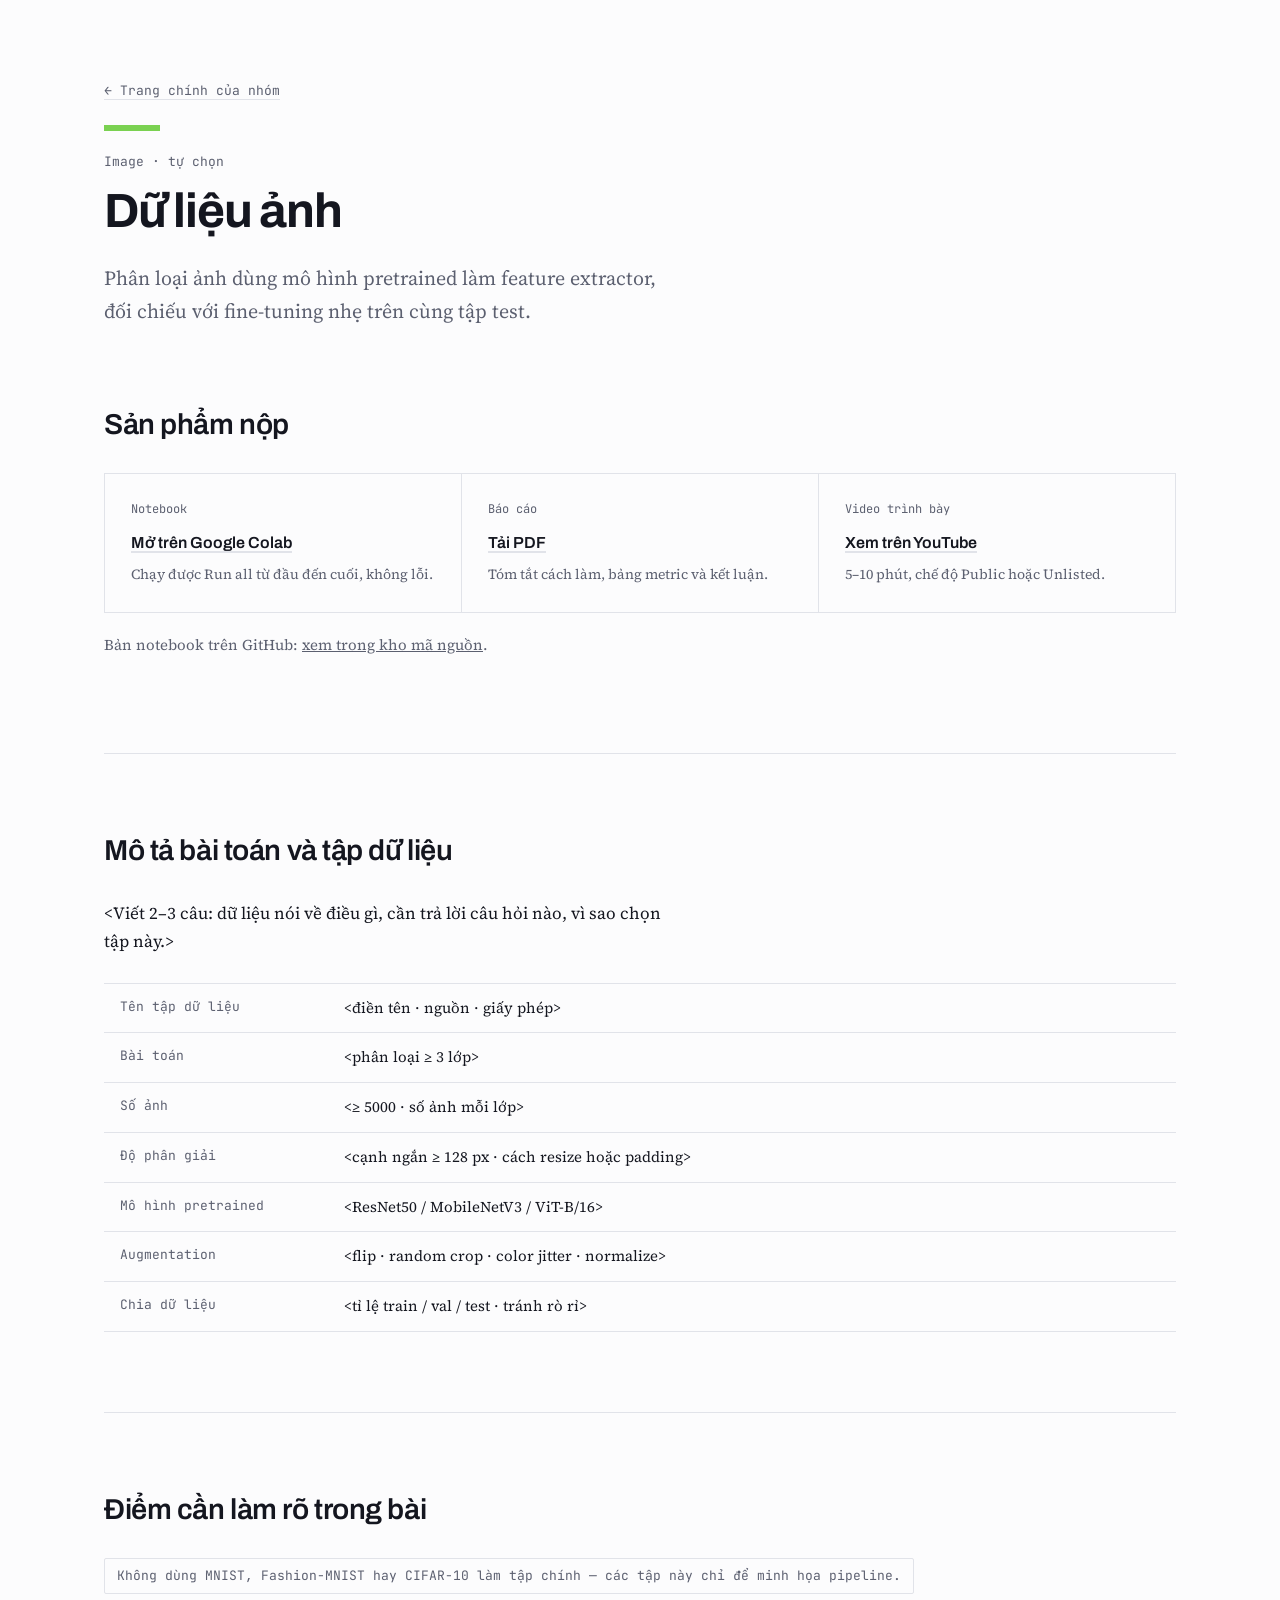
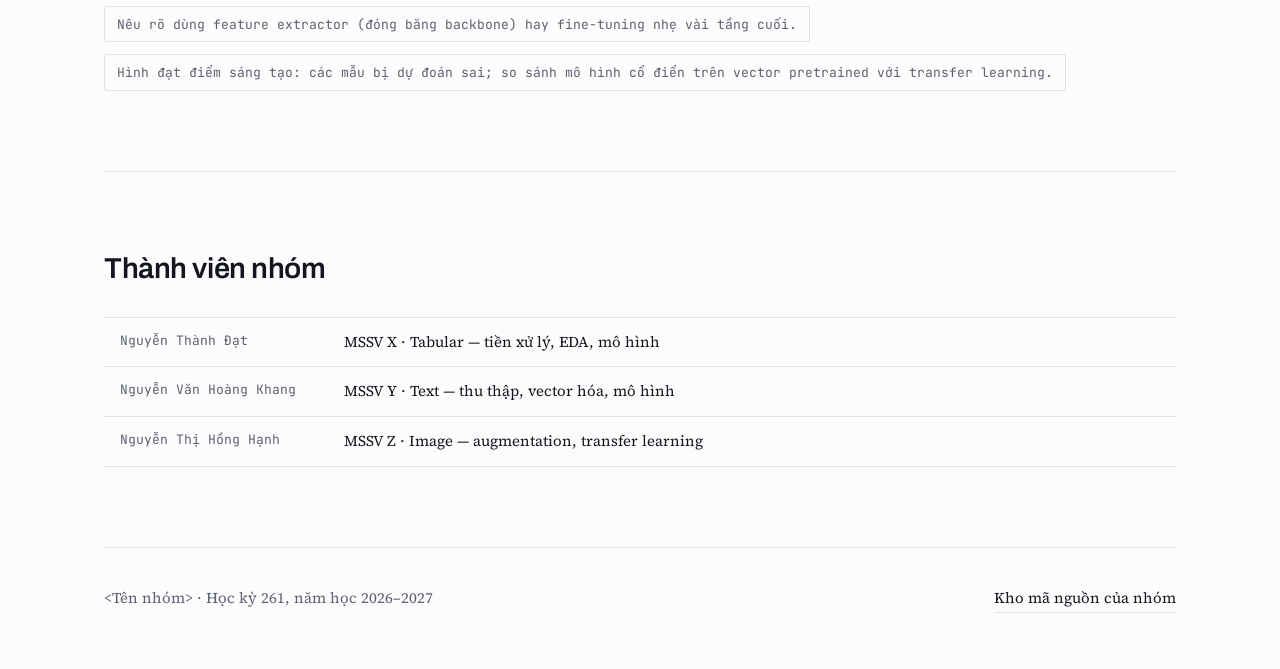
==== image.html @ 5d15f6fa "Landing page bài tập lớn" ====
<!DOCTYPE html>
<html lang="vi">
<head>
<meta charset="utf-8">
<meta name="viewport" content="width=device-width, initial-scale=1, viewport-fit=cover">
<title>Dữ liệu ảnh — &lt;Tên nhóm&gt;</title>
<meta name="description" content="Bài tập lớn con dữ liệu ảnh của nhóm &lt;Tên nhóm&gt;, môn Nền tảng lập trình cho phân tích và trực quan dữ liệu.">
<link rel="preconnect" href="https://fonts.googleapis.com">
<link rel="preconnect" href="https://fonts.gstatic.com" crossorigin>
<link href="https://fonts.googleapis.com/css2?family=Archivo:wght@500;600;700&family=Source+Serif+4:opsz,wght@8..60,400;8..60,600&family=JetBrains+Mono:wght@400;500&display=swap" rel="stylesheet">
<link rel="stylesheet" href="styles.css">
</head>
<body>
<div class="wrap">

  <header class="hero">
    <p class="crumb"><a href="index.html">← Trang chính của nhóm</a></p>
    <span class="bar" style="display:block;width:3.5rem;height:.35rem;
      background:var(--v4);margin:0 0 1.25rem"></span>
    <p class="crumb" style="margin-bottom:.9rem">Image · tự chọn</p>
    <h1 class="sub">Dữ liệu ảnh</h1>
    <p class="lede">Phân loại ảnh dùng mô hình pretrained làm feature extractor, đối chiếu với fine-tuning nhẹ trên cùng tập test.</p>
  </header>

  <section>
    <h2>Sản phẩm nộp</h2>
    <ul class="deliver">
      <li>
        <span class="kind">Notebook</span>
        <a href="#" rel="noopener">Mở trên Google Colab</a>
        <span class="note">Chạy được Run all từ đầu đến cuối, không lỗi.</span>
      </li>
      <li>
        <span class="kind">Báo cáo</span>
        <a href="#" rel="noopener">Tải PDF</a>
        <span class="note">Tóm tắt cách làm, bảng metric và kết luận.</span>
      </li>
      <li>
        <span class="kind">Video trình bày</span>
        <a href="#" rel="noopener">Xem trên YouTube</a>
        <span class="note">5–10 phút, chế độ Public hoặc Unlisted.</span>
      </li>
    </ul>
    <p style="margin-top:1.25rem;font-size:.9375rem;color:var(--muted)">
      Bản notebook trên GitHub:
      <a href="https://github.com/&lt;tai-khoan&gt;/&lt;ten-repo&gt;" rel="noopener" style="color:inherit">xem trong kho mã nguồn</a>.
    </p>
  </section>

  <section>
    <h2>Mô tả bài toán và tập dữ liệu</h2>
    <p style="margin-bottom:1.75rem">
      &lt;Viết 2–3 câu: dữ liệu nói về điều gì, cần trả lời câu hỏi nào,
      vì sao chọn tập này.&gt;
    </p>
    <table class="stats">
      <tr><th>Tên tập dữ liệu</th><td>&lt;điền tên · nguồn · giấy phép&gt;</td></tr>
      <tr><th>Bài toán</th><td>&lt;phân loại &ge; 3 lớp&gt;</td></tr>
      <tr><th>Số ảnh</th><td>&lt;≥ 5000 · số ảnh mỗi lớp&gt;</td></tr>
      <tr><th>Độ phân giải</th><td>&lt;cạnh ngắn ≥ 128 px · cách resize hoặc padding&gt;</td></tr>
      <tr><th>Mô hình pretrained</th><td>&lt;ResNet50 / MobileNetV3 / ViT-B/16&gt;</td></tr>
      <tr><th>Augmentation</th><td>&lt;flip · random crop · color jitter · normalize&gt;</td></tr>
      <tr><th>Chia dữ liệu</th><td>&lt;tỉ lệ train / val / test · tránh rò rỉ&gt;</td></tr>
    </table>
  </section>

  <section>
    <h2>Điểm cần làm rõ trong bài</h2>
    <ul class="stack" style="flex-direction:column;align-items:flex-start;gap:.75rem">
      <li>Không dùng MNIST, Fashion-MNIST hay CIFAR-10 làm tập chính — các tập này chỉ để minh họa pipeline.</li>
      <li>Nêu rõ dùng feature extractor (đóng băng backbone) hay fine-tuning nhẹ vài tầng cuối.</li>
      <li>Hình đạt điểm sáng tạo: các mẫu bị dự đoán sai; so sánh mô hình cổ điển trên vector pretrained với transfer learning.</li>
    </ul>
  </section>

  <section>
    <h2>Thành viên nhóm</h2>
    <table class="stats">
      <tr><th>Nguyễn Thành Đạt</th><td>MSSV X · Tabular — tiền xử lý, EDA, mô hình</td></tr>
      <tr><th>Nguyễn Văn Hoàng Khang</th><td>MSSV Y · Text — thu thập, vector hóa, mô hình</td></tr>
      <tr><th>Nguyễn Thị Hồng Hạnh</th><td>MSSV Z · Image — augmentation, transfer learning</td></tr>
    </table>
  </section>

  <footer>
    <span>&lt;Tên nhóm&gt; · Học kỳ 261, năm học 2026–2027</span>
    <a href="https://github.com/&lt;tai-khoan&gt;/&lt;ten-repo&gt;" rel="noopener">Kho mã nguồn của nhóm</a>
  </footer>

</div>
</body>
</html>
---- styles.css ----
:root{
  --paper:#fcfcfd;
  --ink:#14161f;
  --muted:#5c6070;
  --rule:#e1e3e9;
  --panel:#f4f5f8;

  /* viridis — colormap mặc định của matplotlib */
  --v0:#440154;
  --v1:#414487;
  --v2:#2a788e;
  --v3:#22a884;
  --v4:#7ad151;
  --v5:#fde725;

  --sans:"Archivo","Helvetica Neue",Arial,sans-serif;
  --serif:"Source Serif 4",Georgia,"Times New Roman",serif;
  --mono:"JetBrains Mono",ui-monospace,SFMono-Regular,Menlo,monospace;

  box-sizing:border-box;
  padding-top:env(safe-area-inset-top,0px);
  padding-bottom:env(safe-area-inset-bottom,0px);
}
@media (prefers-color-scheme:dark){
  :root:not([data-theme="light"]){
    --paper:#0d0f14;--ink:#e9ebf2;--muted:#9aa0b0;--rule:#262a35;--panel:#151822;
  }
}
:root[data-theme="dark"]{
  --paper:#0d0f14;--ink:#e9ebf2;--muted:#9aa0b0;--rule:#262a35;--panel:#151822;
}

*,*::before,*::after{box-sizing:border-box}
html{scroll-padding-top:env(safe-area-inset-top,0px);-webkit-text-size-adjust:100%}
body{
  margin:0;background:var(--paper);color:var(--ink);
  font-family:var(--serif);font-size:17px;line-height:1.65;
  -webkit-font-smoothing:antialiased;
}
img{max-width:100%}
a{color:inherit}
:focus-visible{outline:2px solid var(--v2);outline-offset:3px}

.wrap{max-width:74rem;margin:0 auto;padding:0 clamp(1.25rem,5vw,3.5rem)}

/* ---------- hero ---------- */
.hero{padding:clamp(2.5rem,8vw,5rem) 0 0}
.crumb{
  font-family:var(--mono);font-size:.8125rem;color:var(--muted);
  margin:0 0 1.5rem;
}
.crumb a{text-decoration:none;border-bottom:1px solid var(--rule)}
.crumb a:hover{border-bottom-color:var(--v3)}
h1{
  font-family:var(--sans);font-weight:700;
  font-size:clamp(1.9rem,5.4vw,4rem);line-height:1.04;
  letter-spacing:-.025em;margin:0;max-width:17ch;
}
h1.sub{font-size:clamp(1.7rem,4.4vw,3rem);max-width:20ch}
.lede{
  font-size:clamp(1.0625rem,2.1vw,1.25rem);color:var(--muted);
  max-width:58ch;margin:1.6rem 0 0;
}

/* ---------- thông tin học phần ---------- */
.facts{
  margin:clamp(2rem,5vw,3rem) 0 0;padding:0;
  display:grid;gap:1px;background:var(--rule);
  border:1px solid var(--rule);
}
@media (min-width:46rem){.facts{grid-template-columns:repeat(2,1fr)}}
@media (min-width:64rem){.facts{grid-template-columns:repeat(4,1fr)}}
.facts div{background:var(--paper);padding:1.1rem 1.25rem}
.facts dt{
  font-family:var(--mono);font-size:.75rem;color:var(--muted);
  margin:0 0 .3rem;
}
.facts dd{margin:0;font-size:.9375rem;line-height:1.4}

/* ---------- heatmap ---------- */
.plot{
  margin:clamp(2.25rem,5vw,3.5rem) 0 0;
  border-top:1px solid var(--rule);border-bottom:1px solid var(--rule);
  padding:1.4rem 0;overflow:hidden;
}
#grid{display:block;width:100%;height:auto}
.plot-cap{
  display:flex;flex-wrap:wrap;gap:.5rem 1.75rem;align-items:center;
  font-family:var(--mono);font-size:.75rem;color:var(--muted);margin-top:1rem;
}
.scale{display:flex;align-items:center;gap:.5rem}
.swatches{display:flex}
.swatches i{width:1.35rem;height:.6rem;display:block}

/* ---------- sections ---------- */
section{padding:clamp(3rem,7vw,5rem) 0}
section + section{border-top:1px solid var(--rule)}
h2{
  font-family:var(--sans);font-weight:600;
  font-size:clamp(1.3rem,2.8vw,1.8rem);letter-spacing:-.015em;
  line-height:1.2;margin:0 0 1.9rem;
}
h3{font-family:var(--sans);font-weight:600;letter-spacing:-.005em}
p{max-width:64ch}
.prose p + p{margin-top:1.1rem}

/* ---------- mục lục bài con ---------- */
.parts{list-style:none;margin:0;padding:0;display:grid;gap:1px;
  background:var(--rule);border:1px solid var(--rule)}
@media (min-width:58rem){.parts{grid-template-columns:repeat(3,1fr)}}
.parts li{background:var(--paper)}
.parts a{
  display:flex;flex-direction:column;gap:.5rem;height:100%;
  padding:1.75rem;text-decoration:none;
}
.parts a:hover .go,.parts a:focus-visible .go{color:var(--ink)}
.parts .bar{width:2.75rem;height:.3rem;margin-bottom:.7rem}
.parts .kind{font-family:var(--mono);font-size:.75rem;color:var(--muted)}
.parts h3{font-size:1.125rem;margin:0}
.parts p{margin:0;font-size:.9375rem;color:var(--muted)}
.parts .go{
  font-family:var(--mono);font-size:.8125rem;color:var(--muted);
  margin-top:auto;padding-top:1rem;
}

/* ---------- nhóm ---------- */
.team{display:grid;gap:1px;background:var(--rule);border:1px solid var(--rule)}
@media (min-width:58rem){.team{grid-template-columns:repeat(3,1fr)}}
.member{background:var(--paper);padding:1.75rem;display:flex;
  flex-direction:column;gap:.45rem}
.member .bar{width:2.5rem;height:.3rem;margin-bottom:.9rem}
.member .name{font-family:var(--sans);font-weight:600;font-size:1.0625rem;
  letter-spacing:-.005em}
.member .id{font-family:var(--mono);font-size:.875rem;color:var(--muted)}
.member .role{font-size:.9375rem;color:var(--muted)}
.member .gh{font-family:var(--mono);font-size:.8125rem;margin-top:.35rem}
.member .gh a{text-decoration:none;border-bottom:1px solid var(--rule)}
.member .gh a:hover{border-bottom-color:var(--v3)}

/* ---------- bảng số liệu tập dữ liệu ---------- */
.stats{width:100%;border-collapse:collapse;margin:0;font-size:.9375rem}
.stats th,.stats td{
  text-align:left;padding:.75rem 1rem;border-bottom:1px solid var(--rule);
  vertical-align:top;
}
.stats th{
  font-family:var(--mono);font-weight:400;font-size:.8125rem;
  color:var(--muted);width:14rem;
}
.stats tr:first-child th,.stats tr:first-child td{border-top:1px solid var(--rule)}

/* ---------- liên kết nộp bài ---------- */
.deliver{list-style:none;margin:0;padding:0;display:grid;gap:1px;
  background:var(--rule);border:1px solid var(--rule)}
@media (min-width:52rem){.deliver{grid-template-columns:repeat(3,1fr)}}
.deliver li{background:var(--paper);padding:1.6rem}
.deliver .kind{font-family:var(--mono);font-size:.75rem;color:var(--muted);
  display:block;margin-bottom:.5rem}
.deliver a{font-family:var(--sans);font-weight:600;font-size:1rem;
  text-decoration:none;border-bottom:2px solid var(--rule)}
.deliver a:hover,.deliver a:focus-visible{border-bottom-color:var(--v3)}
.deliver .note{display:block;margin-top:.45rem;font-size:.875rem;
  color:var(--muted)}

/* ---------- các bước quy trình ---------- */
.steps{list-style:none;margin:0;padding:0;counter-reset:s}
.steps li{
  display:grid;grid-template-columns:2.5rem 1fr;gap:0 1.25rem;
  padding:1.3rem 0;border-bottom:1px solid var(--rule);
}
.steps li:first-child{border-top:1px solid var(--rule)}
.steps .n{font-family:var(--mono);font-size:.8125rem;color:var(--muted);
  padding-top:.25rem}
.steps h3{font-size:1.0625rem;margin:0 0 .3rem}
.steps p{margin:0;color:var(--muted);font-size:.9375rem;max-width:62ch}
code{font-family:var(--mono);font-size:.85em;background:var(--panel);
  padding:.1em .38em;border-radius:3px}

/* ---------- công cụ ---------- */
.stack{display:flex;flex-wrap:wrap;gap:.6rem;margin:0;padding:0;list-style:none}
.stack li{
  font-family:var(--mono);font-size:.8125rem;border:1px solid var(--rule);
  padding:.4rem .75rem;border-radius:2px;color:var(--muted);
}

/* ---------- footer ---------- */
footer{
  border-top:1px solid var(--rule);padding:2.4rem 0 3.5rem;
  font-size:.9375rem;color:var(--muted);
  display:flex;flex-wrap:wrap;gap:1rem 2rem;justify-content:space-between;
}
footer a{color:var(--ink);text-decoration:none;
  border-bottom:1px solid var(--rule);padding-bottom:1px}
footer a:hover,footer a:focus-visible{border-bottom-color:var(--v3)}

/* ---------- một khoảnh khắc chuyển động duy nhất ---------- */
#grid rect{opacity:0;animation:in .5s ease-out forwards}
@keyframes in{to{opacity:1}}
@media (prefers-reduced-motion:reduce){
  #grid rect{opacity:1;animation:none}
}
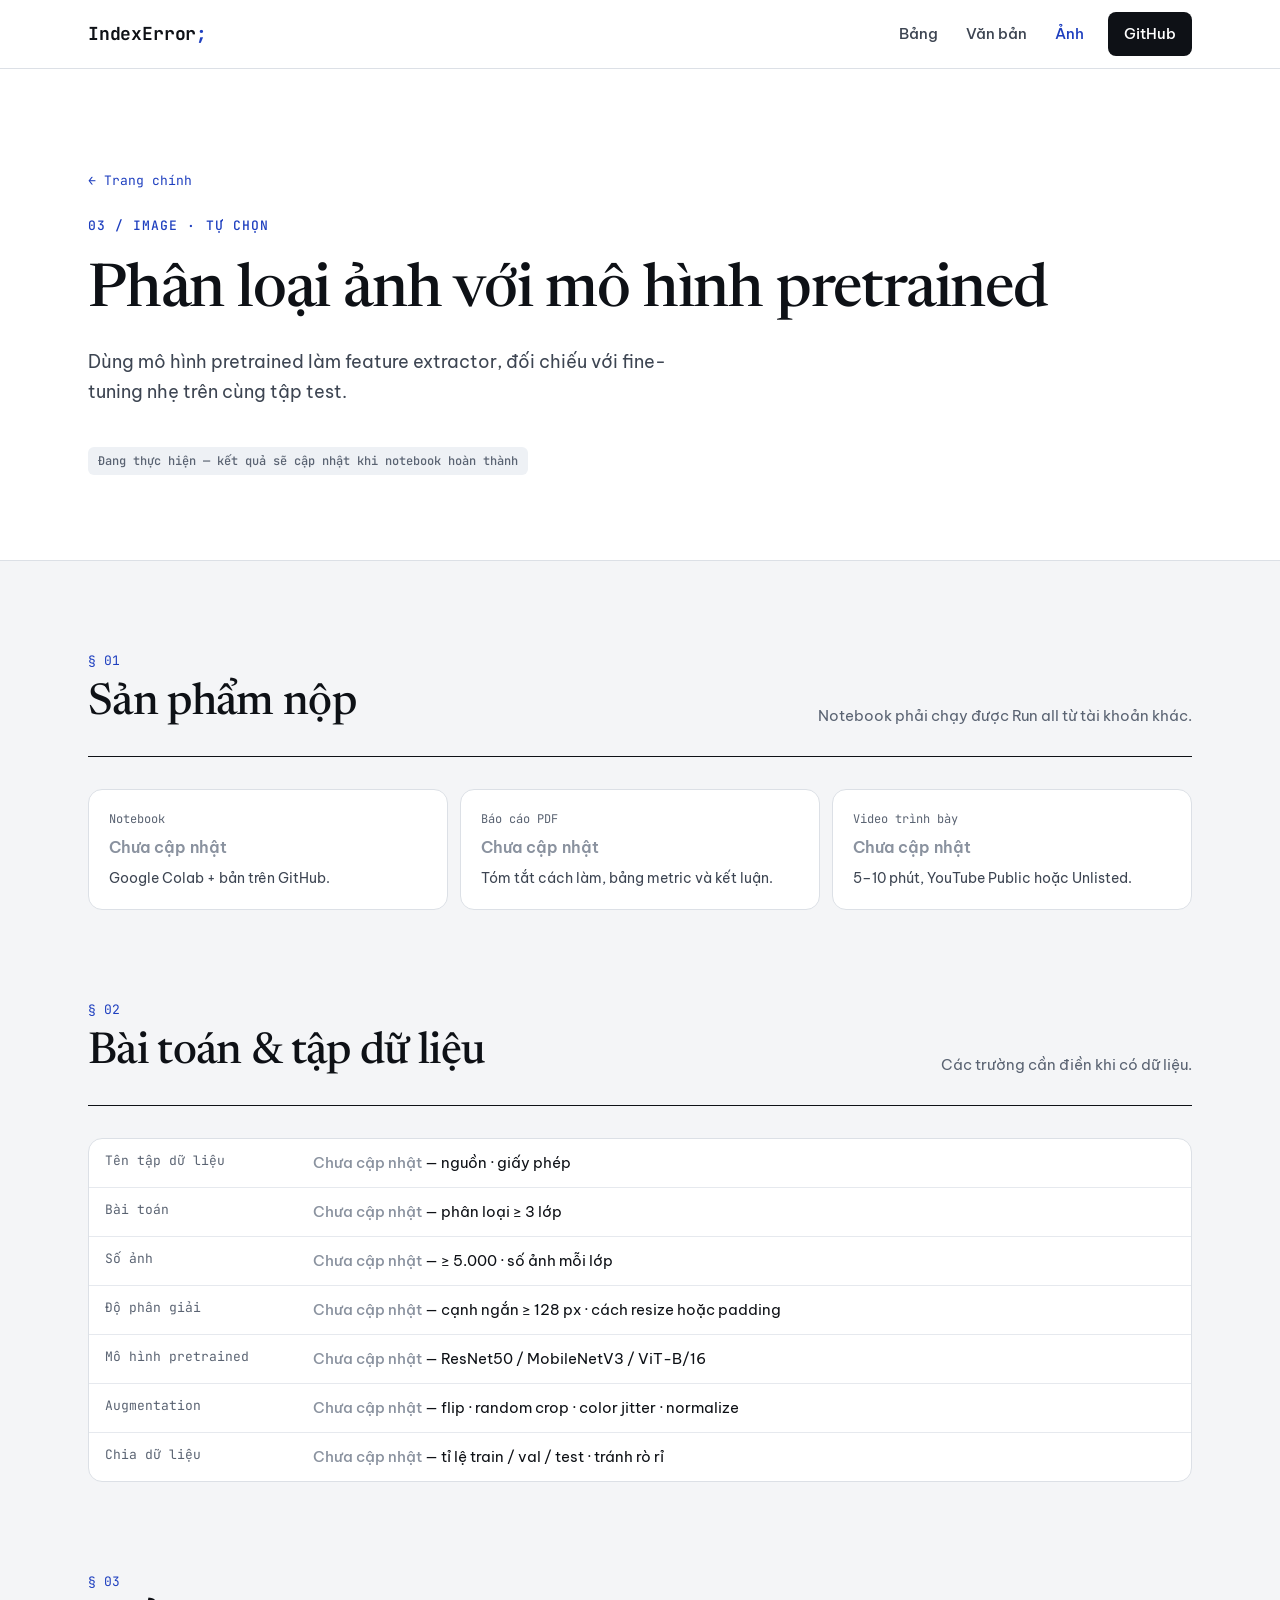
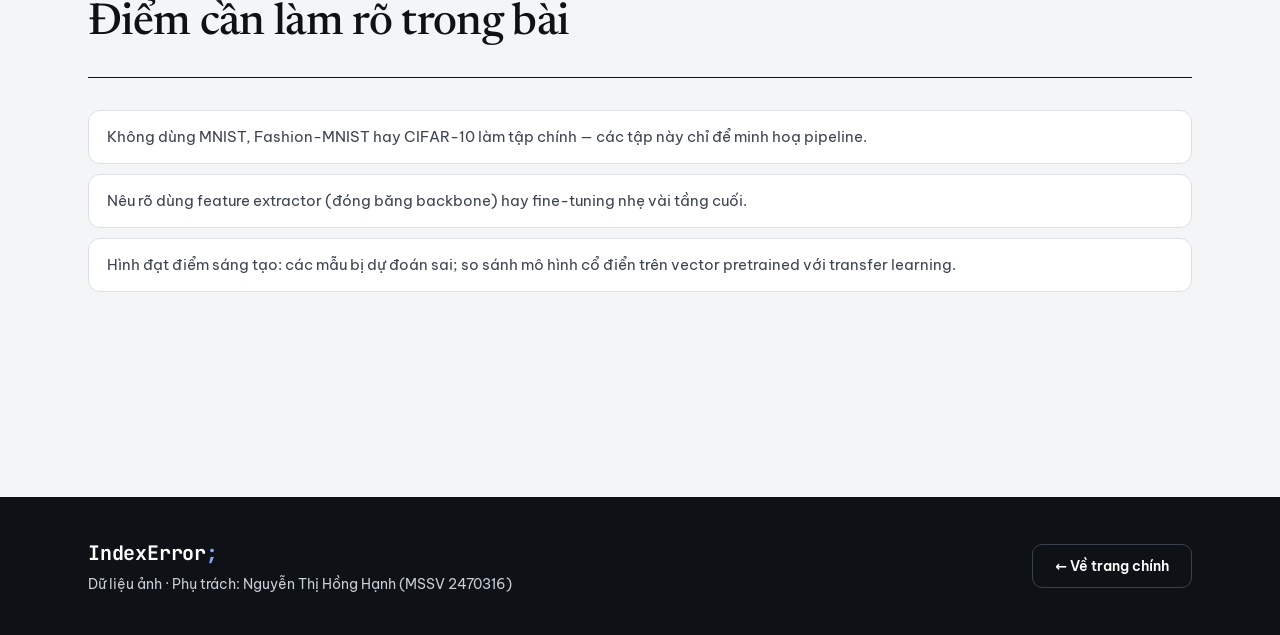
==== commit 16de2ff2: "Redesign trang web và nhúng kết quả notebook bài 1" ====
--- a/image.html
+++ b/image.html
@@ -3,90 +3,93 @@
 <head>
 <meta charset="utf-8">
 <meta name="viewport" content="width=device-width, initial-scale=1, viewport-fit=cover">
-<title>Dữ liệu ảnh — &lt;Tên nhóm&gt;</title>
-<meta name="description" content="Bài tập lớn con dữ liệu ảnh của nhóm &lt;Tên nhóm&gt;, môn Nền tảng lập trình cho phân tích và trực quan dữ liệu.">
+<title>Dữ liệu ảnh — IndexError;</title>
+<meta name="description" content="Dữ liệu ảnh — bài tập lớn con của nhóm IndexError, môn Nền tảng lập trình cho phân tích và trực quan dữ liệu.">
 <link rel="preconnect" href="https://fonts.googleapis.com">
 <link rel="preconnect" href="https://fonts.gstatic.com" crossorigin>
-<link href="https://fonts.googleapis.com/css2?family=Archivo:wght@500;600;700&family=Source+Serif+4:opsz,wght@8..60,400;8..60,600&family=JetBrains+Mono:wght@400;500&display=swap" rel="stylesheet">
+<link href="https://fonts.googleapis.com/css2?family=Be+Vietnam+Pro:wght@400;500;600;700&family=JetBrains+Mono:wght@400;500;700&family=Newsreader:opsz,wght@6..72,500&display=swap" rel="stylesheet">
 <link rel="stylesheet" href="styles.css">
 </head>
 <body>
-<div class="wrap">
+<a class="skip" href="#main">Bỏ qua điều hướng</a>
 
-  <header class="hero">
-    <p class="crumb"><a href="index.html">← Trang chính của nhóm</a></p>
-    <span class="bar" style="display:block;width:3.5rem;height:.35rem;
-      background:var(--v4);margin:0 0 1.25rem"></span>
-    <p class="crumb" style="margin-bottom:.9rem">Image · tự chọn</p>
-    <h1 class="sub">Dữ liệu ảnh</h1>
-    <p class="lede">Phân loại ảnh dùng mô hình pretrained làm feature extractor, đối chiếu với fine-tuning nhẹ trên cùng tập test.</p>
-  </header>
+<header class="topbar">
+  <div class="container">
+    <a class="brand" href="index.html">IndexError<span>;</span></a>
+    <nav class="nav" aria-label="Điều hướng chính">
+      <a href="tabular.html">Bảng</a>
+      <a href="text.html">Văn bản</a>
+      <a href="image.html" aria-current="page">Ảnh</a>
+      <a class="gh" href="https://github.com/kuromine19/IndexError-DataViz" rel="noopener">GitHub</a>
+    </nav>
+  </div>
+</header>
 
-  <section>
-    <h2>Sản phẩm nộp</h2>
+<section class="hero">
+  <div class="container">
+    <div class="hero-grid">
+      <div class="hero-main">
+        <p class="crumb"><a href="index.html">← Trang chính</a></p>
+        <p class="eyebrow">03 / image · tự chọn</p>
+        <h1 class="sub">Phân loại ảnh với mô hình pretrained</h1>
+        <p class="lede">Dùng mô hình pretrained làm feature extractor, đối chiếu với fine-tuning nhẹ trên cùng tập test.</p>
+        <p><span class="tag muted">Đang thực hiện — kết quả sẽ cập nhật khi notebook hoàn thành</span></p>
+      </div>
+    </div>
+  </div>
+</section>
+
+<main id="main">
+  <section class="section container" aria-labelledby="h-nop">
+    <div class="section-head">
+      <div><span class="num">§ 01</span><h2 id="h-nop">Sản phẩm nộp</h2></div>
+      <p>Notebook phải chạy được Run all từ tài khoản khác.</p>
+    </div>
     <ul class="deliver">
-      <li>
-        <span class="kind">Notebook</span>
-        <a href="#" rel="noopener">Mở trên Google Colab</a>
-        <span class="note">Chạy được Run all từ đầu đến cuối, không lỗi.</span>
-      </li>
-      <li>
-        <span class="kind">Báo cáo</span>
-        <a href="#" rel="noopener">Tải PDF</a>
-        <span class="note">Tóm tắt cách làm, bảng metric và kết luận.</span>
-      </li>
-      <li>
-        <span class="kind">Video trình bày</span>
-        <a href="#" rel="noopener">Xem trên YouTube</a>
-        <span class="note">5–10 phút, chế độ Public hoặc Unlisted.</span>
-      </li>
+      <li><span class="kind">Notebook</span><span class="pending">Chưa cập nhật</span><span class="note">Google Colab + bản trên GitHub.</span></li>
+      <li><span class="kind">Báo cáo PDF</span><span class="pending">Chưa cập nhật</span><span class="note">Tóm tắt cách làm, bảng metric và kết luận.</span></li>
+      <li><span class="kind">Video trình bày</span><span class="pending">Chưa cập nhật</span><span class="note">5–10 phút, YouTube Public hoặc Unlisted.</span></li>
     </ul>
-    <p style="margin-top:1.25rem;font-size:.9375rem;color:var(--muted)">
-      Bản notebook trên GitHub:
-      <a href="https://github.com/&lt;tai-khoan&gt;/&lt;ten-repo&gt;" rel="noopener" style="color:inherit">xem trong kho mã nguồn</a>.
-    </p>
   </section>
 
-  <section>
-    <h2>Mô tả bài toán và tập dữ liệu</h2>
-    <p style="margin-bottom:1.75rem">
-      &lt;Viết 2–3 câu: dữ liệu nói về điều gì, cần trả lời câu hỏi nào,
-      vì sao chọn tập này.&gt;
-    </p>
-    <table class="stats">
-      <tr><th>Tên tập dữ liệu</th><td>&lt;điền tên · nguồn · giấy phép&gt;</td></tr>
-      <tr><th>Bài toán</th><td>&lt;phân loại &ge; 3 lớp&gt;</td></tr>
-      <tr><th>Số ảnh</th><td>&lt;≥ 5000 · số ảnh mỗi lớp&gt;</td></tr>
-      <tr><th>Độ phân giải</th><td>&lt;cạnh ngắn ≥ 128 px · cách resize hoặc padding&gt;</td></tr>
-      <tr><th>Mô hình pretrained</th><td>&lt;ResNet50 / MobileNetV3 / ViT-B/16&gt;</td></tr>
-      <tr><th>Augmentation</th><td>&lt;flip · random crop · color jitter · normalize&gt;</td></tr>
-      <tr><th>Chia dữ liệu</th><td>&lt;tỉ lệ train / val / test · tránh rò rỉ&gt;</td></tr>
-    </table>
+  <section class="section container" aria-labelledby="h-data">
+    <div class="section-head">
+      <div><span class="num">§ 02</span><h2 id="h-data">Bài toán &amp; tập dữ liệu</h2></div>
+      <p>Các trường cần điền khi có dữ liệu.</p>
+    </div>
+    <div class="table-wrap">
+      <table class="kv">
+        <tr><th>Tên tập dữ liệu</th><td><span class="pending-text">Chưa cập nhật</span> — nguồn · giấy phép</td></tr>
+        <tr><th>Bài toán</th><td><span class="pending-text">Chưa cập nhật</span> — phân loại ≥ 3 lớp</td></tr>
+        <tr><th>Số ảnh</th><td><span class="pending-text">Chưa cập nhật</span> — ≥ 5.000 · số ảnh mỗi lớp</td></tr>
+        <tr><th>Độ phân giải</th><td><span class="pending-text">Chưa cập nhật</span> — cạnh ngắn ≥ 128 px · cách resize hoặc padding</td></tr>
+        <tr><th>Mô hình pretrained</th><td><span class="pending-text">Chưa cập nhật</span> — ResNet50 / MobileNetV3 / ViT-B/16</td></tr>
+        <tr><th>Augmentation</th><td><span class="pending-text">Chưa cập nhật</span> — flip · random crop · color jitter · normalize</td></tr>
+        <tr><th>Chia dữ liệu</th><td><span class="pending-text">Chưa cập nhật</span> — tỉ lệ train / val / test · tránh rò rỉ</td></tr>
+      </table>
+    </div>
   </section>
 
-  <section>
-    <h2>Điểm cần làm rõ trong bài</h2>
-    <ul class="stack" style="flex-direction:column;align-items:flex-start;gap:.75rem">
-      <li>Không dùng MNIST, Fashion-MNIST hay CIFAR-10 làm tập chính — các tập này chỉ để minh họa pipeline.</li>
+  <section class="section container" aria-labelledby="h-todo">
+    <div class="section-head">
+      <div><span class="num">§ 03</span><h2 id="h-todo">Điểm cần làm rõ trong bài</h2></div>
+    </div>
+    <ul class="checklist">
+      <li>Không dùng MNIST, Fashion-MNIST hay CIFAR-10 làm tập chính — các tập này chỉ để minh hoạ pipeline.</li>
       <li>Nêu rõ dùng feature extractor (đóng băng backbone) hay fine-tuning nhẹ vài tầng cuối.</li>
       <li>Hình đạt điểm sáng tạo: các mẫu bị dự đoán sai; so sánh mô hình cổ điển trên vector pretrained với transfer learning.</li>
     </ul>
   </section>
+</main>
 
-  <section>
-    <h2>Thành viên nhóm</h2>
-    <table class="stats">
-      <tr><th>Nguyễn Thành Đạt</th><td>MSSV X · Tabular — tiền xử lý, EDA, mô hình</td></tr>
-      <tr><th>Nguyễn Văn Hoàng Khang</th><td>MSSV Y · Text — thu thập, vector hóa, mô hình</td></tr>
-      <tr><th>Nguyễn Thị Hồng Hạnh</th><td>MSSV Z · Image — augmentation, transfer learning</td></tr>
-    </table>
-  </section>
-
-  <footer>
-    <span>&lt;Tên nhóm&gt; · Học kỳ 261, năm học 2026–2027</span>
-    <a href="https://github.com/&lt;tai-khoan&gt;/&lt;ten-repo&gt;" rel="noopener">Kho mã nguồn của nhóm</a>
-  </footer>
-
-</div>
+<footer class="footer">
+  <div class="container">
+    <div>
+      <span class="brand">IndexError<span>;</span></span>
+      <small>Dữ liệu ảnh · Phụ trách: Nguyễn Thị Hồng Hạnh (MSSV 2470316)</small>
+    </div>
+    <a class="btn" href="index.html">← Về trang chính</a>
+  </div>
+</footer>
 </body>
 </html>
--- a/styles.css
+++ b/styles.css
@@ -1,201 +1,277 @@
+/* IndexError; — giao diện dùng chung (bản redesign) */
 :root{
-  --paper:#fcfcfd;
-  --ink:#14161f;
-  --muted:#5c6070;
-  --rule:#e1e3e9;
-  --panel:#f4f5f8;
-
-  /* viridis — colormap mặc định của matplotlib */
-  --v0:#440154;
-  --v1:#414487;
-  --v2:#2a788e;
-  --v3:#22a884;
-  --v4:#7ad151;
-  --v5:#fde725;
-
-  --sans:"Archivo","Helvetica Neue",Arial,sans-serif;
-  --serif:"Source Serif 4",Georgia,"Times New Roman",serif;
-  --mono:"JetBrains Mono",ui-monospace,SFMono-Regular,Menlo,monospace;
-
-  box-sizing:border-box;
+  --bg:#F4F5F7;
+  --surface:#FFFFFF;
+  --surface-2:#F8F9FB;
+  --chip:#EEF1F5;
+  --ink:#0E1116;
+  --ink-2:#3D4552;
+  --muted:#5A6372;
+  --faint:#8A929F;
+  --rule:#DCE0E6;
+  --rule-2:#E6E9EE;
+  --accent:#1E3FBF;
+  --accent-ink:#132A85;
+  --accent-soft:#E6EBFB;
+  --accent-solid:#1E3FBF;
+  --accent-solid-hover:#132A85;
+  --warm:#8F4205;
+  --warm-soft:#FBEFE2;
+  --good:#0F7A4B;
+  --good-soft:#E3F4EC;
+  --footer:#0E1116;
+  --footer-ink:#C9CED6;
+
+  --sans:"Be Vietnam Pro",system-ui,-apple-system,"Segoe UI",sans-serif;
+  /* Georgia thiếu glyph tiếng Việt dựng sẵn (ề, ế vỡ dấu) nên không dùng làm dự phòng */
+  --serif:"Newsreader","Times New Roman","Noto Serif",serif;
+  --mono:"JetBrains Mono",ui-monospace,SFMono-Regular,Menlo,Consolas,monospace;
+
+  --gutter:clamp(16px,5vw,48px);
+  --radius:16px;
+
+  color-scheme:light;
   padding-top:env(safe-area-inset-top,0px);
   padding-bottom:env(safe-area-inset-bottom,0px);
 }
 @media (prefers-color-scheme:dark){
   :root:not([data-theme="light"]){
-    --paper:#0d0f14;--ink:#e9ebf2;--muted:#9aa0b0;--rule:#262a35;--panel:#151822;
+    color-scheme:dark;
+    --bg:#0B0D11;--surface:#13161C;--surface-2:#171B22;--chip:#1D222B;
+    --ink:#E9ECF2;--ink-2:#BCC3CE;--muted:#98A0AD;--faint:#6E7684;
+    --rule:#262B35;--rule-2:#20242D;
+    --accent:#8EA6FF;--accent-ink:#B5C4FF;--accent-soft:#1B2445;--accent-solid:#2F52D6;--accent-solid-hover:#3D5FE0;
+    --warm:#F2B27A;--warm-soft:#33220F;--good:#6FD3A2;--good-soft:#0F2A1F;
+    --footer:#06070A;
   }
 }
 :root[data-theme="dark"]{
-  --paper:#0d0f14;--ink:#e9ebf2;--muted:#9aa0b0;--rule:#262a35;--panel:#151822;
+  color-scheme:dark;
+  --bg:#0B0D11;--surface:#13161C;--surface-2:#171B22;--chip:#1D222B;
+  --ink:#E9ECF2;--ink-2:#BCC3CE;--muted:#98A0AD;--faint:#6E7684;
+  --rule:#262B35;--rule-2:#20242D;
+  --accent:#8EA6FF;--accent-ink:#B5C4FF;--accent-soft:#1B2445;--accent-solid:#2F52D6;--accent-solid-hover:#3D5FE0;
+  --warm:#F2B27A;--warm-soft:#33220F;--good:#6FD3A2;--good-soft:#0F2A1F;
+  --footer:#06070A;
 }
 
 *,*::before,*::after{box-sizing:border-box}
-html{scroll-padding-top:env(safe-area-inset-top,0px);-webkit-text-size-adjust:100%}
+html{scroll-behavior:smooth;scroll-padding-top:calc(72px + env(safe-area-inset-top,0px));-webkit-text-size-adjust:100%}
+@media (prefers-reduced-motion:reduce){html{scroll-behavior:auto}}
 body{
-  margin:0;background:var(--paper);color:var(--ink);
-  font-family:var(--serif);font-size:17px;line-height:1.65;
+  margin:0;background:var(--bg);color:var(--ink);
+  font-family:var(--sans);font-size:16px;line-height:1.6;
   -webkit-font-smoothing:antialiased;
 }
-img{max-width:100%}
-a{color:inherit}
-:focus-visible{outline:2px solid var(--v2);outline-offset:3px}
-
-.wrap{max-width:74rem;margin:0 auto;padding:0 clamp(1.25rem,5vw,3.5rem)}
+img{max-width:100%;height:auto;display:block}
+a{color:var(--accent)}
+a:hover{color:var(--accent-ink)}
+:focus-visible{outline:2px solid var(--accent);outline-offset:3px;border-radius:4px}
+.skip{position:absolute;left:-9999px;top:8px;background:var(--surface);padding:8px 12px;z-index:100}
+.skip:focus{left:8px}
+.container{max-width:1200px;margin:0 auto;padding-inline:var(--gutter)}
+.mono{font-family:var(--mono)}
+code{font-family:var(--mono);font-size:.88em;background:var(--chip);padding:.1em .38em;border-radius:4px}
+
+/* ---------- top bar ---------- */
+.topbar{position:sticky;top:0;z-index:20;background:var(--surface);
+  border-bottom:1px solid var(--rule);padding-top:env(safe-area-inset-top,0px)}
+.topbar .container{display:flex;flex-wrap:wrap;align-items:center;justify-content:space-between;
+  gap:8px 32px;padding-block:12px}
+.brand{font-family:var(--mono);font-weight:700;font-size:18px;color:var(--ink);text-decoration:none;letter-spacing:-.01em}
+.brand span{color:var(--accent)}
+.nav{display:flex;flex-wrap:wrap;align-items:center;gap:2px 4px;font-size:15px;font-weight:500}
+.nav a{color:var(--ink-2);text-decoration:none;padding:10px 12px;border-radius:8px}
+.nav a:hover{background:var(--chip);color:var(--ink)}
+.nav a[aria-current="page"]{color:var(--accent)}
+.nav .gh{display:inline-flex;align-items:center;gap:8px;color:#fff;background:#0E1116;margin-left:8px;padding:10px 16px}
+.nav .gh:hover{background:#262B35;color:#fff}
 
 /* ---------- hero ---------- */
-.hero{padding:clamp(2.5rem,8vw,5rem) 0 0}
-.crumb{
-  font-family:var(--mono);font-size:.8125rem;color:var(--muted);
-  margin:0 0 1.5rem;
-}
-.crumb a{text-decoration:none;border-bottom:1px solid var(--rule)}
-.crumb a:hover{border-bottom-color:var(--v3)}
-h1{
-  font-family:var(--sans);font-weight:700;
-  font-size:clamp(1.9rem,5.4vw,4rem);line-height:1.04;
-  letter-spacing:-.025em;margin:0;max-width:17ch;
-}
-h1.sub{font-size:clamp(1.7rem,4.4vw,3rem);max-width:20ch}
-.lede{
-  font-size:clamp(1.0625rem,2.1vw,1.25rem);color:var(--muted);
-  max-width:58ch;margin:1.6rem 0 0;
-}
-
-/* ---------- thông tin học phần ---------- */
-.facts{
-  margin:clamp(2rem,5vw,3rem) 0 0;padding:0;
-  display:grid;gap:1px;background:var(--rule);
-  border:1px solid var(--rule);
-}
-@media (min-width:46rem){.facts{grid-template-columns:repeat(2,1fr)}}
-@media (min-width:64rem){.facts{grid-template-columns:repeat(4,1fr)}}
-.facts div{background:var(--paper);padding:1.1rem 1.25rem}
-.facts dt{
-  font-family:var(--mono);font-size:.75rem;color:var(--muted);
-  margin:0 0 .3rem;
-}
-.facts dd{margin:0;font-size:.9375rem;line-height:1.4}
-
-/* ---------- heatmap ---------- */
-.plot{
-  margin:clamp(2.25rem,5vw,3.5rem) 0 0;
-  border-top:1px solid var(--rule);border-bottom:1px solid var(--rule);
-  padding:1.4rem 0;overflow:hidden;
-}
-#grid{display:block;width:100%;height:auto}
-.plot-cap{
-  display:flex;flex-wrap:wrap;gap:.5rem 1.75rem;align-items:center;
-  font-family:var(--mono);font-size:.75rem;color:var(--muted);margin-top:1rem;
-}
-.scale{display:flex;align-items:center;gap:.5rem}
-.swatches{display:flex}
-.swatches i{width:1.35rem;height:.6rem;display:block}
+.hero{background:var(--surface);border-bottom:1px solid var(--rule)}
+.hero-grid{display:flex;flex-wrap:wrap;gap:48px;align-items:flex-end;
+  padding-block:clamp(48px,8vw,104px) clamp(40px,6vw,72px)}
+.hero-main{flex:999 1 560px;min-width:0;display:flex;flex-direction:column;gap:24px}
+.eyebrow{margin:0;font-family:var(--mono);font-size:13px;font-weight:500;letter-spacing:.08em;
+  text-transform:uppercase;color:var(--accent)}
+.crumb{margin:0;font-family:var(--mono);font-size:13px}
+.crumb a{text-decoration:none}
+h1{margin:0;font-family:var(--serif);font-weight:500;font-size:clamp(40px,5.6vw,72px);
+  line-height:1.04;letter-spacing:-.02em}
+h1.sub{font-size:clamp(36px,4.8vw,60px)}
+.lede{margin:0;max-width:620px;font-size:18px;line-height:1.65;color:var(--ink-2)}
+.actions{display:flex;flex-wrap:wrap;gap:12px;margin-top:8px}
+.btn{display:inline-flex;align-items:center;gap:10px;min-height:48px;padding:0 22px;border-radius:10px;
+  font-weight:600;text-decoration:none;border:1px solid transparent}
+.btn-primary{background:var(--accent-solid);color:#fff}
+.btn-primary:hover{background:var(--accent-solid-hover);color:#fff}
+.btn-ghost{background:var(--surface);color:var(--ink);border-color:var(--rule)}
+.btn-ghost:hover{background:var(--chip);color:var(--ink)}
+
+/* info card */
+.info{flex:1 1 340px;min-width:0;border:1px solid var(--rule);border-radius:14px;background:var(--surface-2);overflow:hidden}
+.info-head{display:flex;align-items:center;justify-content:space-between;padding:12px 18px;
+  border-bottom:1px solid var(--rule);background:var(--surface);font-family:var(--mono);font-size:13px;color:var(--ink-2)}
+.dots{display:flex;gap:6px}
+.dots i{width:8px;height:8px;border-radius:50%;background:var(--rule)}
+.info dl{margin:0;padding:8px 18px 14px;display:grid;grid-template-columns:max-content minmax(0,1fr);column-gap:20px;font-size:14px}
+.info dt,.info dd{padding:10px 0;border-bottom:1px dashed var(--rule)}
+.info dt{font-family:var(--mono);color:var(--muted)}
+.info dd{margin:0;font-weight:500}
+.info dt:nth-last-of-type(1),.info dd:last-child{border-bottom:0}
+
+/* pipeline */
+.pipeline{list-style:none;margin:0;padding:0 0 48px;display:flex;flex-wrap:wrap;align-items:center;gap:10px;
+  font-family:var(--mono);font-size:13px}
+.pipeline li{padding:8px 14px;border-radius:999px;background:var(--chip)}
+.pipeline li.arrow{background:none;padding:0;color:var(--faint)}
+.pipeline li.end{background:var(--ink);color:var(--bg)}
 
 /* ---------- sections ---------- */
-section{padding:clamp(3rem,7vw,5rem) 0}
-section + section{border-top:1px solid var(--rule)}
-h2{
-  font-family:var(--sans);font-weight:600;
-  font-size:clamp(1.3rem,2.8vw,1.8rem);letter-spacing:-.015em;
-  line-height:1.2;margin:0 0 1.9rem;
-}
-h3{font-family:var(--sans);font-weight:600;letter-spacing:-.005em}
-p{max-width:64ch}
-.prose p + p{margin-top:1.1rem}
-
-/* ---------- mục lục bài con ---------- */
-.parts{list-style:none;margin:0;padding:0;display:grid;gap:1px;
-  background:var(--rule);border:1px solid var(--rule)}
-@media (min-width:58rem){.parts{grid-template-columns:repeat(3,1fr)}}
-.parts li{background:var(--paper)}
-.parts a{
-  display:flex;flex-direction:column;gap:.5rem;height:100%;
-  padding:1.75rem;text-decoration:none;
-}
-.parts a:hover .go,.parts a:focus-visible .go{color:var(--ink)}
-.parts .bar{width:2.75rem;height:.3rem;margin-bottom:.7rem}
-.parts .kind{font-family:var(--mono);font-size:.75rem;color:var(--muted)}
-.parts h3{font-size:1.125rem;margin:0}
-.parts p{margin:0;font-size:.9375rem;color:var(--muted)}
-.parts .go{
-  font-family:var(--mono);font-size:.8125rem;color:var(--muted);
-  margin-top:auto;padding-top:1rem;
-}
-
-/* ---------- nhóm ---------- */
-.team{display:grid;gap:1px;background:var(--rule);border:1px solid var(--rule)}
-@media (min-width:58rem){.team{grid-template-columns:repeat(3,1fr)}}
-.member{background:var(--paper);padding:1.75rem;display:flex;
-  flex-direction:column;gap:.45rem}
-.member .bar{width:2.5rem;height:.3rem;margin-bottom:.9rem}
-.member .name{font-family:var(--sans);font-weight:600;font-size:1.0625rem;
-  letter-spacing:-.005em}
-.member .id{font-family:var(--mono);font-size:.875rem;color:var(--muted)}
-.member .role{font-size:.9375rem;color:var(--muted)}
-.member .gh{font-family:var(--mono);font-size:.8125rem;margin-top:.35rem}
-.member .gh a{text-decoration:none;border-bottom:1px solid var(--rule)}
-.member .gh a:hover{border-bottom-color:var(--v3)}
-
-/* ---------- bảng số liệu tập dữ liệu ---------- */
-.stats{width:100%;border-collapse:collapse;margin:0;font-size:.9375rem}
-.stats th,.stats td{
-  text-align:left;padding:.75rem 1rem;border-bottom:1px solid var(--rule);
-  vertical-align:top;
-}
-.stats th{
-  font-family:var(--mono);font-weight:400;font-size:.8125rem;
-  color:var(--muted);width:14rem;
-}
-.stats tr:first-child th,.stats tr:first-child td{border-top:1px solid var(--rule)}
-
-/* ---------- liên kết nộp bài ---------- */
-.deliver{list-style:none;margin:0;padding:0;display:grid;gap:1px;
-  background:var(--rule);border:1px solid var(--rule)}
-@media (min-width:52rem){.deliver{grid-template-columns:repeat(3,1fr)}}
-.deliver li{background:var(--paper);padding:1.6rem}
-.deliver .kind{font-family:var(--mono);font-size:.75rem;color:var(--muted);
-  display:block;margin-bottom:.5rem}
-.deliver a{font-family:var(--sans);font-weight:600;font-size:1rem;
-  text-decoration:none;border-bottom:2px solid var(--rule)}
-.deliver a:hover,.deliver a:focus-visible{border-bottom-color:var(--v3)}
-.deliver .note{display:block;margin-top:.45rem;font-size:.875rem;
-  color:var(--muted)}
-
-/* ---------- các bước quy trình ---------- */
-.steps{list-style:none;margin:0;padding:0;counter-reset:s}
-.steps li{
-  display:grid;grid-template-columns:2.5rem 1fr;gap:0 1.25rem;
-  padding:1.3rem 0;border-bottom:1px solid var(--rule);
-}
-.steps li:first-child{border-top:1px solid var(--rule)}
-.steps .n{font-family:var(--mono);font-size:.8125rem;color:var(--muted);
-  padding-top:.25rem}
-.steps h3{font-size:1.0625rem;margin:0 0 .3rem}
-.steps p{margin:0;color:var(--muted);font-size:.9375rem;max-width:62ch}
-code{font-family:var(--mono);font-size:.85em;background:var(--panel);
-  padding:.1em .38em;border-radius:3px}
-
-/* ---------- công cụ ---------- */
-.stack{display:flex;flex-wrap:wrap;gap:.6rem;margin:0;padding:0;list-style:none}
-.stack li{
-  font-family:var(--mono);font-size:.8125rem;border:1px solid var(--rule);
-  padding:.4rem .75rem;border-radius:2px;color:var(--muted);
-}
-
-/* ---------- footer ---------- */
-footer{
-  border-top:1px solid var(--rule);padding:2.4rem 0 3.5rem;
-  font-size:.9375rem;color:var(--muted);
-  display:flex;flex-wrap:wrap;gap:1rem 2rem;justify-content:space-between;
-}
-footer a{color:var(--ink);text-decoration:none;
-  border-bottom:1px solid var(--rule);padding-bottom:1px}
-footer a:hover,footer a:focus-visible{border-bottom-color:var(--v3)}
-
-/* ---------- một khoảnh khắc chuyển động duy nhất ---------- */
-#grid rect{opacity:0;animation:in .5s ease-out forwards}
-@keyframes in{to{opacity:1}}
-@media (prefers-reduced-motion:reduce){
-  #grid rect{opacity:1;animation:none}
-}
+.section{padding-top:clamp(56px,7vw,96px)}
+.section:last-of-type{padding-bottom:clamp(64px,8vw,112px)}
+.section-head{display:flex;flex-wrap:wrap;align-items:flex-end;justify-content:space-between;gap:16px 48px;
+  padding-bottom:28px;border-bottom:1px solid var(--ink);margin-bottom:32px}
+.section-head > div{display:flex;flex-direction:column;gap:8px}
+.num{font-family:var(--mono);font-size:13px;color:var(--accent)}
+h2{margin:0;font-family:var(--serif);font-weight:500;font-size:clamp(32px,3.6vw,44px);line-height:1.1;letter-spacing:-.015em}
+.section-head p{margin:0;max-width:440px;color:var(--muted);font-size:15px}
+h3{margin:0;font-weight:600;letter-spacing:-.01em}
+.prose{max-width:72ch;color:var(--ink-2)}
+.prose p{margin:0 0 1em}
+.prose strong{color:var(--ink)}
+.sub-h{font-size:20px;margin:48px 0 16px}
+
+.grid{display:grid;grid-template-columns:repeat(auto-fit,minmax(min(300px,100%),1fr));gap:20px}
+.card{display:flex;flex-direction:column;gap:22px;padding:28px;background:var(--surface);
+  border:1px solid var(--rule);border-radius:var(--radius)}
+.card.dashed{border-style:dashed}
+.card-top{display:flex;align-items:center;justify-content:space-between;gap:12px}
+.icon{display:inline-flex;width:48px;height:48px;align-items:center;justify-content:center;border-radius:12px;background:var(--chip);color:var(--ink)}
+.tag{font-family:var(--mono);font-size:12px;font-weight:500;padding:6px 10px;border-radius:6px;background:var(--accent-soft);color:var(--accent)}
+.tag.warm{background:var(--warm-soft);color:var(--warm)}
+.tag.good{background:var(--good-soft);color:var(--good)}
+.tag.muted{background:var(--chip);color:var(--muted)}
+.card .kicker{font-family:var(--mono);font-size:12px;color:var(--muted)}
+.card h3{font-size:24px}
+.card p{margin:0;font-size:15px;color:var(--ink-2)}
+.minis{margin:0;display:grid;grid-template-columns:repeat(2,minmax(0,1fr));gap:12px}
+.minis div{padding:14px;border-radius:10px;background:var(--bg)}
+.minis dt{font-size:12px;color:var(--muted)}
+.minis dd{margin:2px 0 0;font-family:var(--mono);font-size:22px;font-weight:700}
+.card-foot{margin-top:auto;padding-top:18px;border-top:1px solid var(--rule-2);display:flex;flex-wrap:wrap;
+  align-items:center;justify-content:space-between;gap:12px;font-size:14px;color:var(--muted)}
+.card-foot strong{color:var(--ink);font-weight:600}
+.go{display:inline-flex;align-items:center;gap:6px;min-height:44px;font-weight:600;text-decoration:none}
+
+/* KPI */
+.kpis{display:grid;grid-template-columns:repeat(auto-fit,minmax(min(200px,100%),1fr));gap:12px;margin:0}
+.kpi{padding:20px;border-radius:14px;background:var(--surface);border:1px solid var(--rule)}
+.kpi dt{font-size:13px;color:var(--muted)}
+.kpi dd{margin:4px 0 0}
+.kpi .v{display:block;font-family:var(--mono);font-size:clamp(24px,2.3vw,30px);white-space:nowrap;font-weight:700;line-height:1.1;color:var(--ink)}
+.kpi .d{display:block;margin-top:6px;font-size:13px;color:var(--ink-2)}
+.kpi .d b{color:var(--good);font-weight:600}
+
+/* feature (landing result spotlight) */
+.spotlight{display:grid;gap:28px;padding:clamp(20px,3vw,32px);background:var(--surface);border:1px solid var(--rule);border-radius:var(--radius)}
+.spot-head{display:flex;flex-wrap:wrap;justify-content:space-between;align-items:flex-end;gap:12px 32px}
+.spot-head h3{font-size:clamp(22px,2.4vw,28px)}
+.spot-head p{margin:6px 0 0;color:var(--muted);font-size:15px;max-width:62ch}
+
+/* figures */
+.fig{margin:0;background:var(--surface);border:1px solid var(--rule);border-radius:var(--radius);overflow:hidden}
+.fig .plate{display:block;background:#fff;padding:clamp(8px,1.5vw,16px);border-bottom:1px solid var(--rule)}
+.fig .plate img{margin:0 auto}
+.fig figcaption{padding:16px 20px 20px;font-size:15px;color:var(--ink-2);display:flex;flex-direction:column;gap:6px}
+.fig .q{font-family:var(--mono);font-size:12px;color:var(--accent)}
+.fig figcaption strong{color:var(--ink);font-weight:600}
+.fig .zoom{font-family:var(--mono);font-size:12px;color:var(--muted);text-decoration:none;align-self:flex-start;min-height:32px;display:inline-flex;align-items:center}
+.fig .zoom:hover{color:var(--accent)}
+.figs{display:grid;gap:20px}
+.figs.two{grid-template-columns:repeat(auto-fit,minmax(min(420px,100%),1fr))}
+/* hình rất rộng: cho phép cuộn ngang trên màn nhỏ thay vì co quá bé */
+@media (max-width:720px){
+  .fig .plate.wide{overflow-x:auto}
+  .fig .plate.wide img{max-width:none;width:720px}
+}
+
+/* tables */
+.table-wrap{overflow-x:auto;background:var(--surface);border:1px solid var(--rule);border-radius:14px}
+table.data{width:100%;border-collapse:collapse;font-size:14px;font-variant-numeric:tabular-nums}
+table.data caption{text-align:left;padding:14px 16px;font-size:14px;color:var(--muted);caption-side:bottom;border-top:1px solid var(--rule-2)}
+table.data th,table.data td{padding:11px 16px;border-bottom:1px solid var(--rule-2);text-align:right;white-space:nowrap}
+table.data th:first-child,table.data td:first-child{text-align:left}
+table.data thead th{font-family:var(--mono);font-weight:500;font-size:12px;color:var(--muted);background:var(--surface-2)}
+table.data tbody tr:last-child td,table.data tbody tr:last-child th{border-bottom:0}
+table.data tbody th{font-weight:500}
+table.data td.num{font-family:var(--mono)}
+table.data tr.hl td,table.data tr.hl th{background:var(--accent-soft)}
+table.data td.best{font-weight:700;color:var(--accent)}
+table.data.wrap td,table.data.wrap th{white-space:normal}
+
+/* key-value table */
+table.kv{width:100%;border-collapse:collapse;font-size:15px}
+table.kv th,table.kv td{text-align:left;padding:12px 16px;border-bottom:1px solid var(--rule-2);vertical-align:top}
+table.kv th{font-family:var(--mono);font-weight:400;font-size:13px;color:var(--muted);width:13rem}
+table.kv tr:last-child th,table.kv tr:last-child td{border-bottom:0}
+
+/* deliverables */
+.deliver{list-style:none;margin:0;padding:0;display:grid;gap:12px;grid-template-columns:repeat(auto-fit,minmax(min(260px,100%),1fr))}
+.deliver li{padding:20px;background:var(--surface);border:1px solid var(--rule);border-radius:14px;display:flex;flex-direction:column;gap:6px}
+.deliver .kind{font-family:var(--mono);font-size:12px;color:var(--muted)}
+.deliver a{font-weight:600;text-decoration:none;min-height:32px;display:inline-flex;align-items:center}
+.deliver .pending{font-weight:600;color:var(--faint)}
+.pending-text{color:var(--faint);font-weight:500}
+.deliver .note{font-size:14px;color:var(--ink-2)}
+
+/* toc */
+.toc{list-style:none;margin:0;padding:0;display:flex;flex-wrap:wrap;gap:8px;font-size:14px}
+.toc a{display:inline-flex;align-items:center;min-height:40px;padding:0 14px;border-radius:999px;
+  background:var(--surface);border:1px solid var(--rule);color:var(--ink-2);text-decoration:none}
+.toc a:hover{border-color:var(--accent);color:var(--accent)}
+
+/* callout */
+.callout{padding:18px 20px;border-left:3px solid var(--accent);background:var(--accent-soft);border-radius:0 12px 12px 0;color:var(--ink-2);font-size:15px}
+.callout strong{color:var(--ink)}
+.callout.warm{border-color:var(--warm);background:var(--warm-soft)}
+
+/* steps */
+.steps{list-style:none;margin:0;padding:0;display:grid;grid-template-columns:repeat(auto-fit,minmax(min(240px,100%),1fr))}
+.steps li{display:flex;flex-direction:column;gap:14px;padding:32px 28px 32px 0;border-bottom:1px solid var(--rule)}
+.steps .n{font-family:var(--mono);font-size:40px;font-weight:700;line-height:1;color:var(--accent)}
+.steps h3{font-size:19px}
+.steps p{margin:0;font-size:15px;color:var(--ink-2)}
+
+/* team */
+.member{display:flex;gap:18px;align-items:flex-start;padding:24px;background:var(--surface);border:1px solid var(--rule);border-radius:var(--radius)}
+.avatar{flex:none;display:inline-flex;width:56px;height:56px;align-items:center;justify-content:center;border-radius:50%;
+  background:var(--ink);color:var(--bg);font-weight:600;font-size:18px}
+.member > div{flex:1 1 auto;min-width:0;display:flex;flex-direction:column;gap:6px}
+.member h3{font-size:18px}
+.member .id{font-family:var(--mono);font-size:13px;color:var(--muted)}
+.member p{margin:4px 0 0;font-size:14px;color:var(--ink-2)}
+.member p strong{color:var(--ink);font-weight:600}
+.member .go{font-size:14px}
+.member .none{font-size:14px;color:var(--faint);min-height:44px;display:inline-flex;align-items:center}
+
+/* stack */
+.stack{list-style:none;margin:0;padding:0;display:flex;flex-wrap:wrap;gap:10px;font-family:var(--mono);font-size:15px}
+.stack li{padding:12px 18px;border-radius:10px;background:var(--surface);border:1px solid var(--rule)}
+.checklist{list-style:none;margin:0;padding:0;display:grid;gap:10px}
+.checklist li{padding:14px 18px;background:var(--surface);border:1px solid var(--rule);border-radius:12px;font-size:15px;color:var(--ink-2)}
+
+/* footer */
+.footer{background:var(--footer);color:var(--footer-ink);margin-top:clamp(64px,8vw,112px)}
+.footer .container{display:flex;flex-wrap:wrap;align-items:center;justify-content:space-between;gap:16px 32px;padding-block:40px}
+.footer .brand{color:#fff;font-size:20px}
+.footer .brand span{color:#8EA6FF}
+.footer small{display:block;font-size:14px;margin-top:4px}
+.footer a.btn{border-color:#3A414D;color:#fff;font-size:14px;min-height:44px}
+.footer a.btn:hover{background:#1A1E26;color:#fff}
+
+@media (max-width:560px){
+  .nav .gh{margin-left:0}
+  .steps li{padding-right:0}
+  table.kv th{width:auto}
+}
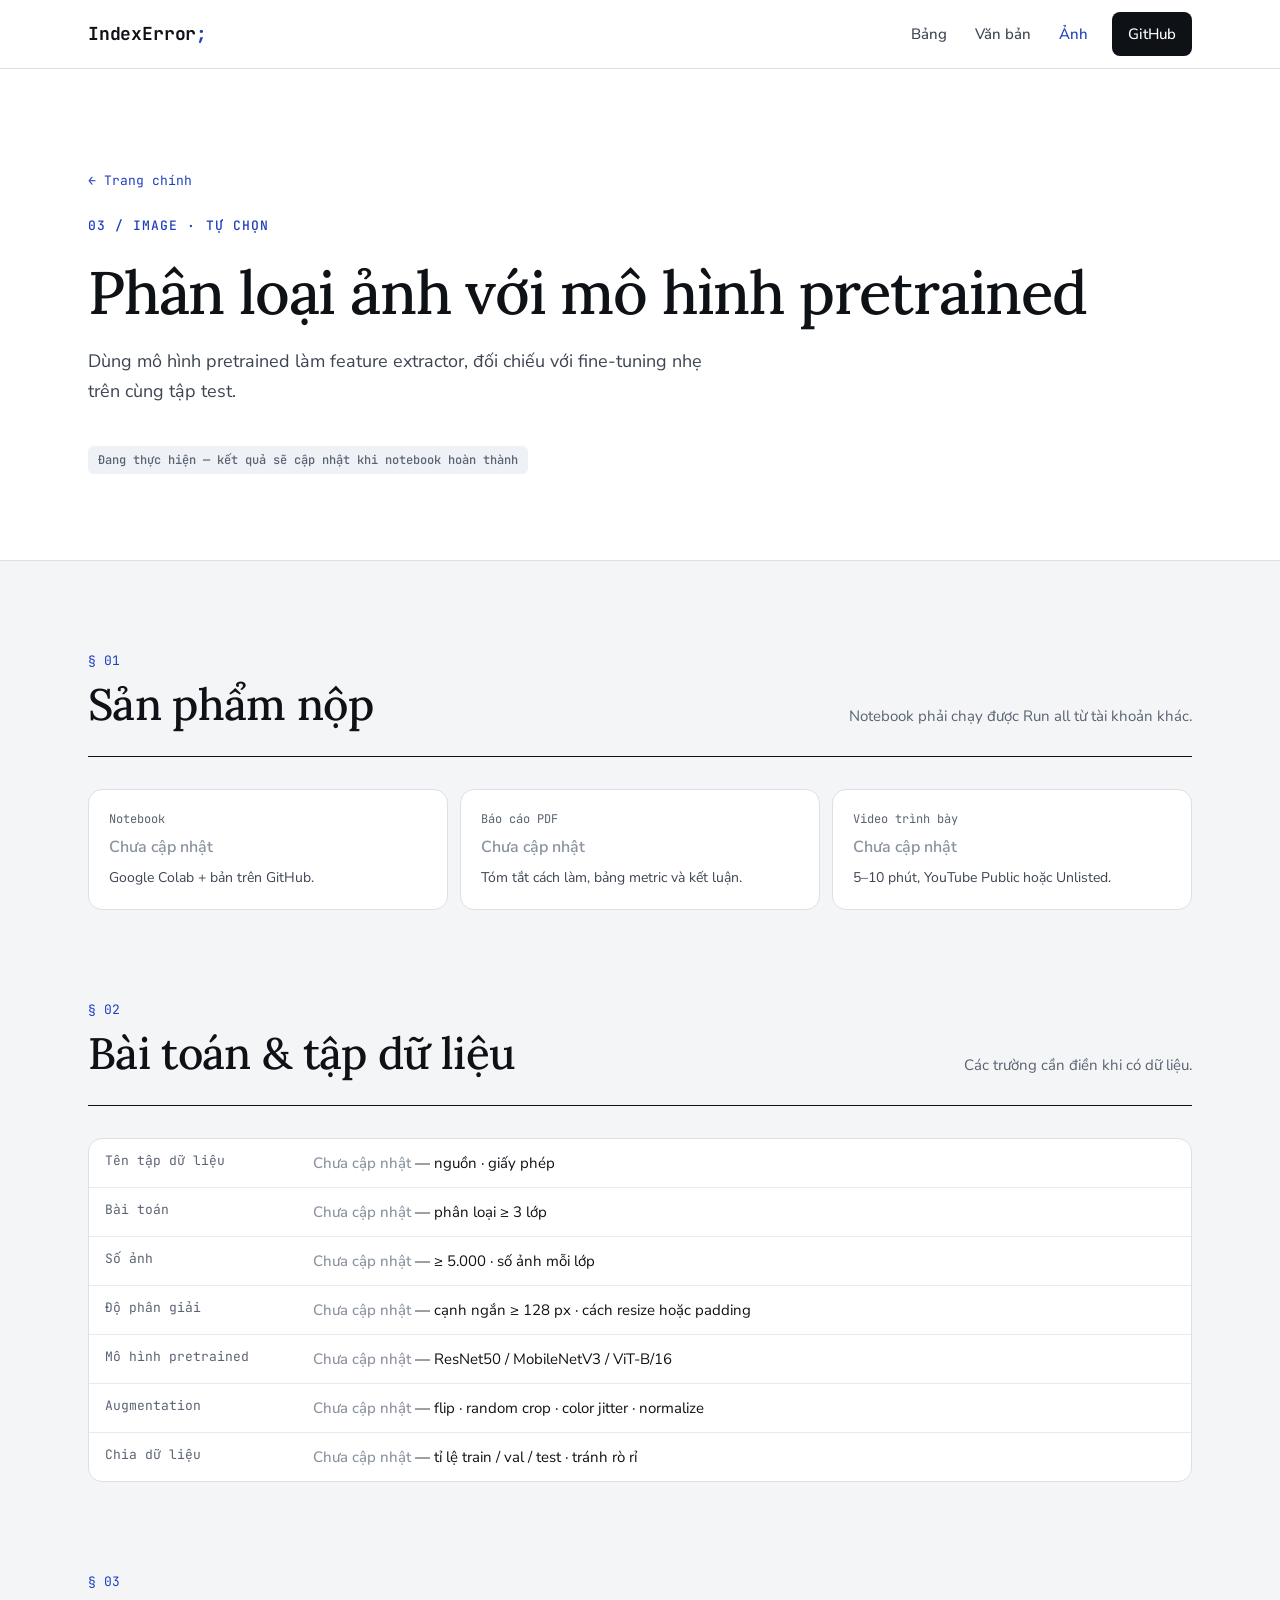
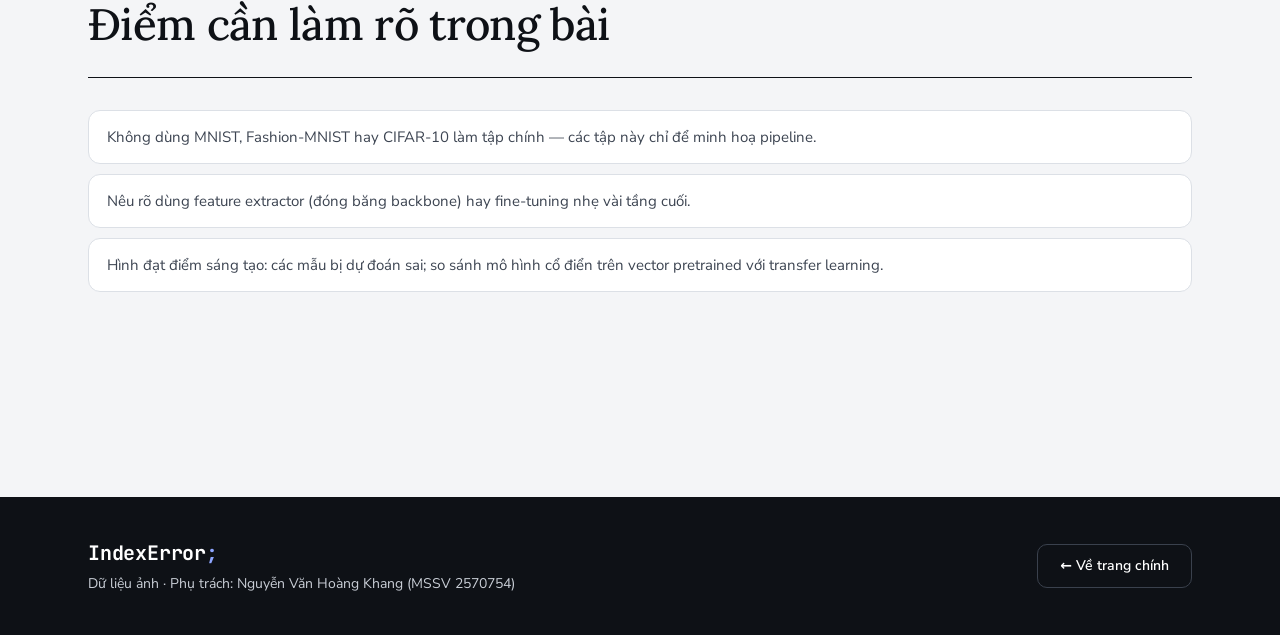
==== commit aab5066d: "Đổi phân công: Hạnh làm văn bản tiếng Anh, Khang làm ảnh; đổi font Lora + Nunito Sans" ====
--- a/image.html
+++ b/image.html
@@ -7,8 +7,8 @@
 <meta name="description" content="Dữ liệu ảnh — bài tập lớn con của nhóm IndexError, môn Nền tảng lập trình cho phân tích và trực quan dữ liệu.">
 <link rel="preconnect" href="https://fonts.googleapis.com">
 <link rel="preconnect" href="https://fonts.gstatic.com" crossorigin>
-<link href="https://fonts.googleapis.com/css2?family=Be+Vietnam+Pro:wght@400;500;600;700&family=JetBrains+Mono:wght@400;500;700&family=Newsreader:opsz,wght@6..72,500&display=swap" rel="stylesheet">
-<link rel="stylesheet" href="styles.css">
+<link href="https://fonts.googleapis.com/css2?family=Nunito+Sans:opsz,wght@6..12,400;6..12,600;6..12,700&family=Lora:wght@500;600&family=JetBrains+Mono:wght@400;500&display=swap" rel="stylesheet">
+<link rel="stylesheet" href="styles.css?v=2">
 </head>
 <body>
 <a class="skip" href="#main">Bỏ qua điều hướng</a>
@@ -86,7 +86,7 @@
   <div class="container">
     <div>
       <span class="brand">IndexError<span>;</span></span>
-      <small>Dữ liệu ảnh · Phụ trách: Nguyễn Thị Hồng Hạnh (MSSV 2470316)</small>
+      <small>Dữ liệu ảnh · Phụ trách: Nguyễn Văn Hoàng Khang (MSSV 2570754)</small>
     </div>
     <a class="btn" href="index.html">← Về trang chính</a>
   </div>
--- a/styles.css
+++ b/styles.css
@@ -22,9 +22,9 @@
   --footer:#0E1116;
   --footer-ink:#C9CED6;
 
-  --sans:"Be Vietnam Pro",system-ui,-apple-system,"Segoe UI",sans-serif;
+  --sans:"Nunito Sans",system-ui,-apple-system,"Segoe UI",sans-serif;
   /* Georgia thiếu glyph tiếng Việt dựng sẵn (ề, ế vỡ dấu) nên không dùng làm dự phòng */
-  --serif:"Newsreader","Times New Roman","Noto Serif",serif;
+  --serif:"Lora","Times New Roman","Noto Serif",serif;
   --mono:"JetBrains Mono",ui-monospace,SFMono-Regular,Menlo,Consolas,monospace;
 
   --gutter:clamp(16px,5vw,48px);
@@ -158,7 +158,7 @@
 .minis{margin:0;display:grid;grid-template-columns:repeat(2,minmax(0,1fr));gap:12px}
 .minis div{padding:14px;border-radius:10px;background:var(--bg)}
 .minis dt{font-size:12px;color:var(--muted)}
-.minis dd{margin:2px 0 0;font-family:var(--mono);font-size:22px;font-weight:700}
+.minis dd{margin:2px 0 0;font-size:22px;font-weight:700;font-variant-numeric:tabular-nums}
 .card-foot{margin-top:auto;padding-top:18px;border-top:1px solid var(--rule-2);display:flex;flex-wrap:wrap;
   align-items:center;justify-content:space-between;gap:12px;font-size:14px;color:var(--muted)}
 .card-foot strong{color:var(--ink);font-weight:600}
@@ -169,7 +169,7 @@
 .kpi{padding:20px;border-radius:14px;background:var(--surface);border:1px solid var(--rule)}
 .kpi dt{font-size:13px;color:var(--muted)}
 .kpi dd{margin:4px 0 0}
-.kpi .v{display:block;font-family:var(--mono);font-size:clamp(24px,2.3vw,30px);white-space:nowrap;font-weight:700;line-height:1.1;color:var(--ink)}
+.kpi .v{display:block;font-variant-numeric:tabular-nums;font-size:clamp(24px,2.3vw,30px);white-space:nowrap;font-weight:700;line-height:1.1;color:var(--ink)}
 .kpi .d{display:block;margin-top:6px;font-size:13px;color:var(--ink-2)}
 .kpi .d b{color:var(--good);font-weight:600}
 
@@ -205,7 +205,7 @@
 table.data thead th{font-family:var(--mono);font-weight:500;font-size:12px;color:var(--muted);background:var(--surface-2)}
 table.data tbody tr:last-child td,table.data tbody tr:last-child th{border-bottom:0}
 table.data tbody th{font-weight:500}
-table.data td.num{font-family:var(--mono)}
+table.data td.num{font-variant-numeric:tabular-nums}
 table.data tr.hl td,table.data tr.hl th{background:var(--accent-soft)}
 table.data td.best{font-weight:700;color:var(--accent)}
 table.data.wrap td,table.data.wrap th{white-space:normal}
@@ -239,7 +239,7 @@
 /* steps */
 .steps{list-style:none;margin:0;padding:0;display:grid;grid-template-columns:repeat(auto-fit,minmax(min(240px,100%),1fr))}
 .steps li{display:flex;flex-direction:column;gap:14px;padding:32px 28px 32px 0;border-bottom:1px solid var(--rule)}
-.steps .n{font-family:var(--mono);font-size:40px;font-weight:700;line-height:1;color:var(--accent)}
+.steps .n{font-family:var(--serif);font-size:40px;font-weight:600;line-height:1;color:var(--accent)}
 .steps h3{font-size:19px}
 .steps p{margin:0;font-size:15px;color:var(--ink-2)}
 
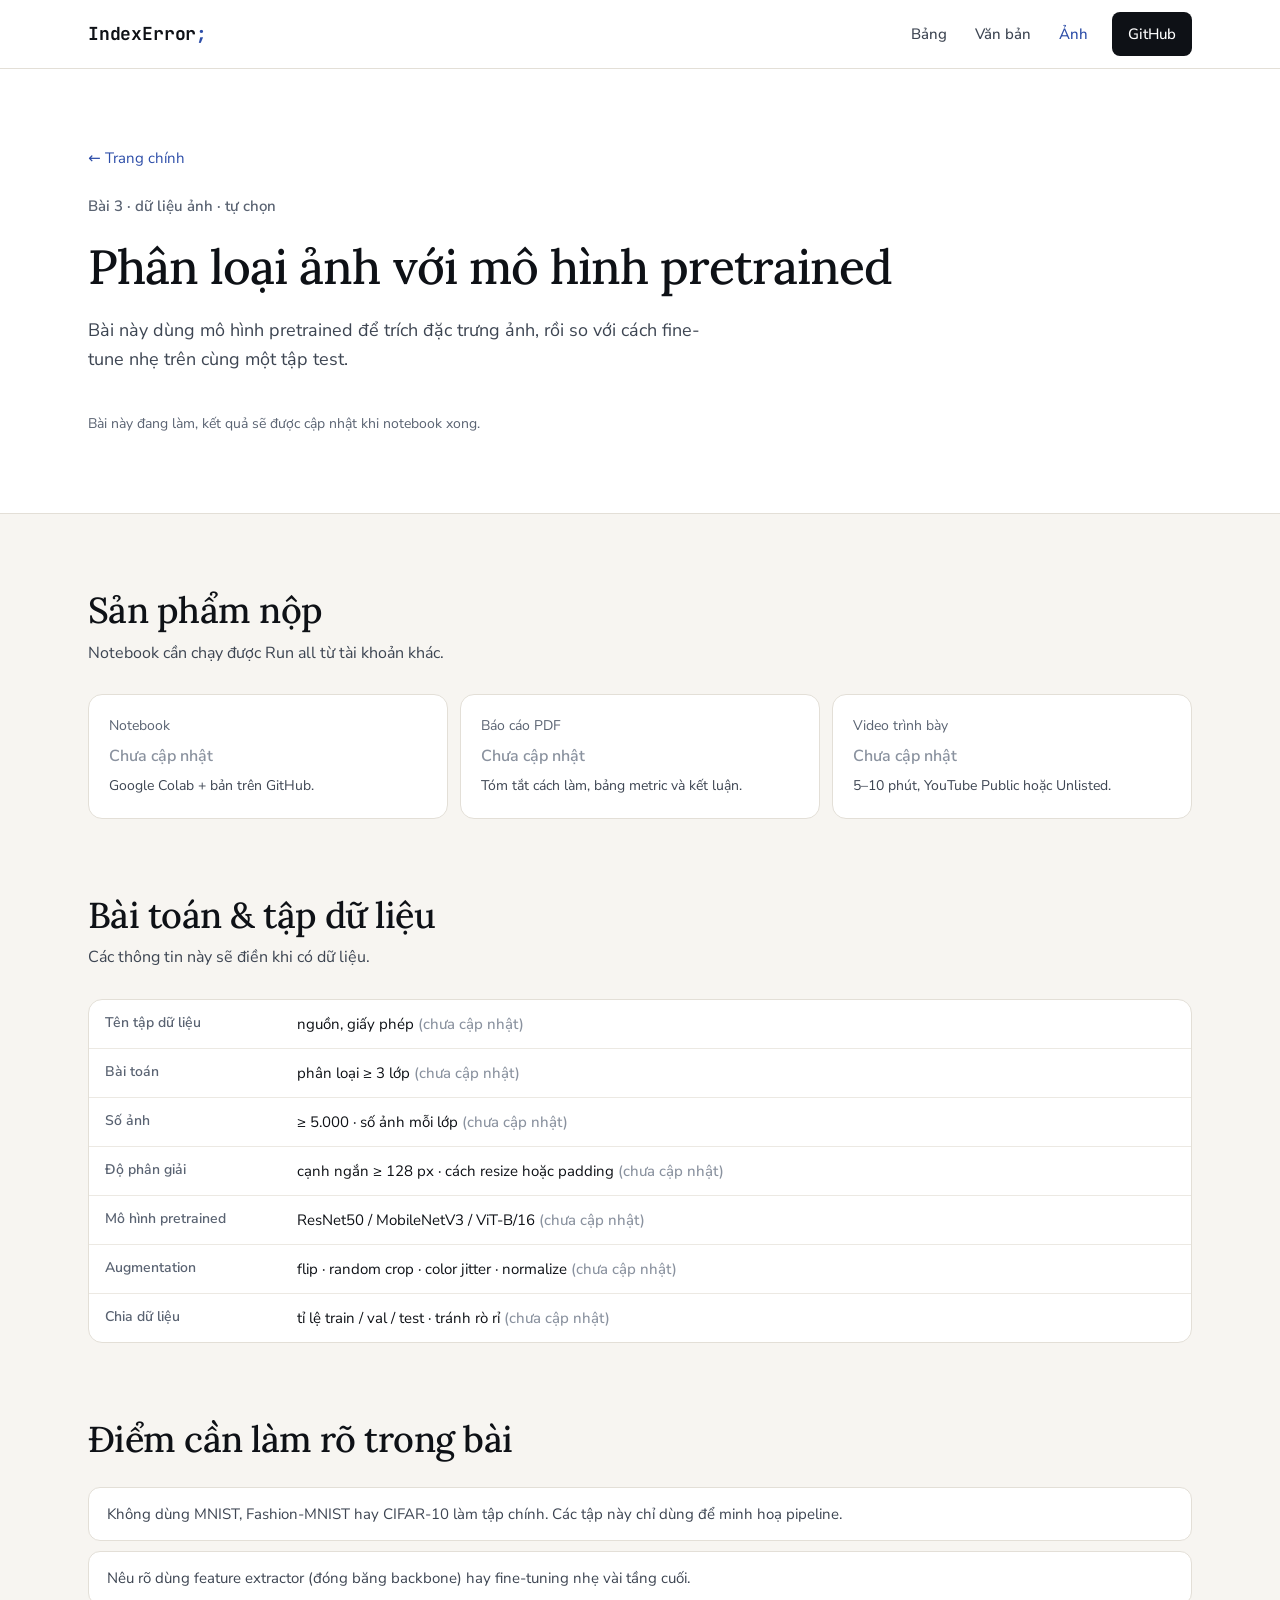
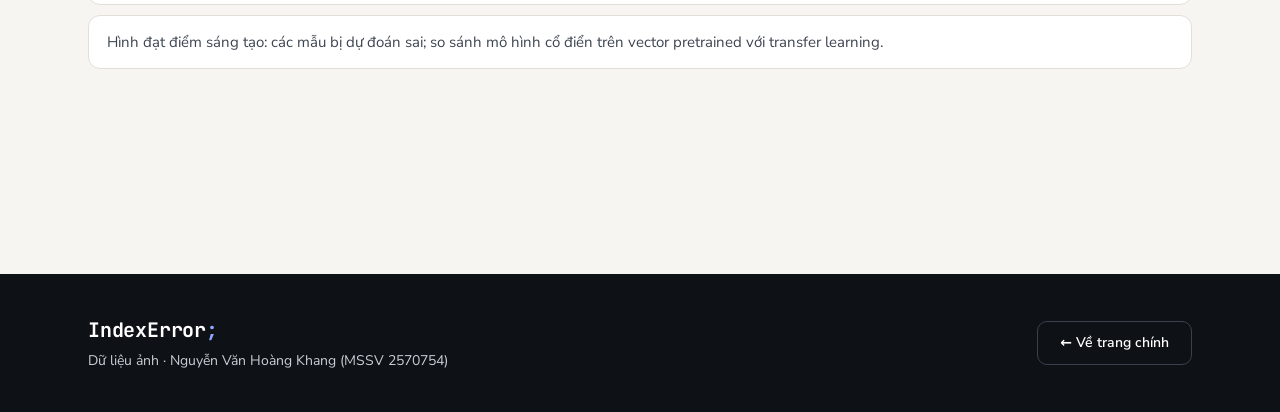
==== commit bbe8fd4e: "Chỉnh giao diện và câu chữ cho tự nhiên hơn" ====
--- a/image.html
+++ b/image.html
@@ -3,12 +3,12 @@
 <head>
 <meta charset="utf-8">
 <meta name="viewport" content="width=device-width, initial-scale=1, viewport-fit=cover">
-<title>Dữ liệu ảnh — IndexError;</title>
-<meta name="description" content="Dữ liệu ảnh — bài tập lớn con của nhóm IndexError, môn Nền tảng lập trình cho phân tích và trực quan dữ liệu.">
+<title>Dữ liệu ảnh | IndexError;</title>
+<meta name="description" content="Dữ liệu ảnh, bài tập lớn con của nhóm IndexError, môn Nền tảng lập trình cho phân tích và trực quan dữ liệu.">
 <link rel="preconnect" href="https://fonts.googleapis.com">
 <link rel="preconnect" href="https://fonts.gstatic.com" crossorigin>
 <link href="https://fonts.googleapis.com/css2?family=Nunito+Sans:opsz,wght@6..12,400;6..12,600;6..12,700&family=Lora:wght@500;600&family=JetBrains+Mono:wght@400;500&display=swap" rel="stylesheet">
-<link rel="stylesheet" href="styles.css?v=2">
+<link rel="stylesheet" href="styles.css?v=3">
 </head>
 <body>
 <a class="skip" href="#main">Bỏ qua điều hướng</a>
@@ -30,10 +30,10 @@
     <div class="hero-grid">
       <div class="hero-main">
         <p class="crumb"><a href="index.html">← Trang chính</a></p>
-        <p class="eyebrow">03 / image · tự chọn</p>
+        <p class="eyebrow">Bài 3 · dữ liệu ảnh · tự chọn</p>
         <h1 class="sub">Phân loại ảnh với mô hình pretrained</h1>
-        <p class="lede">Dùng mô hình pretrained làm feature extractor, đối chiếu với fine-tuning nhẹ trên cùng tập test.</p>
-        <p><span class="tag muted">Đang thực hiện — kết quả sẽ cập nhật khi notebook hoàn thành</span></p>
+        <p class="lede">Bài này dùng mô hình pretrained để trích đặc trưng ảnh, rồi so với cách fine-tune nhẹ trên cùng một tập test.</p>
+        <p class="status">Bài này đang làm, kết quả sẽ được cập nhật khi notebook xong.</p>
       </div>
     </div>
   </div>
@@ -42,8 +42,8 @@
 <main id="main">
   <section class="section container" aria-labelledby="h-nop">
     <div class="section-head">
-      <div><span class="num">§ 01</span><h2 id="h-nop">Sản phẩm nộp</h2></div>
-      <p>Notebook phải chạy được Run all từ tài khoản khác.</p>
+      <div><h2 id="h-nop">Sản phẩm nộp</h2></div>
+      <p>Notebook cần chạy được Run all từ tài khoản khác.</p>
     </div>
     <ul class="deliver">
       <li><span class="kind">Notebook</span><span class="pending">Chưa cập nhật</span><span class="note">Google Colab + bản trên GitHub.</span></li>
@@ -54,28 +54,28 @@
 
   <section class="section container" aria-labelledby="h-data">
     <div class="section-head">
-      <div><span class="num">§ 02</span><h2 id="h-data">Bài toán &amp; tập dữ liệu</h2></div>
-      <p>Các trường cần điền khi có dữ liệu.</p>
+      <div><h2 id="h-data">Bài toán &amp; tập dữ liệu</h2></div>
+      <p>Các thông tin này sẽ điền khi có dữ liệu.</p>
     </div>
     <div class="table-wrap">
       <table class="kv">
-        <tr><th>Tên tập dữ liệu</th><td><span class="pending-text">Chưa cập nhật</span> — nguồn · giấy phép</td></tr>
-        <tr><th>Bài toán</th><td><span class="pending-text">Chưa cập nhật</span> — phân loại ≥ 3 lớp</td></tr>
-        <tr><th>Số ảnh</th><td><span class="pending-text">Chưa cập nhật</span> — ≥ 5.000 · số ảnh mỗi lớp</td></tr>
-        <tr><th>Độ phân giải</th><td><span class="pending-text">Chưa cập nhật</span> — cạnh ngắn ≥ 128 px · cách resize hoặc padding</td></tr>
-        <tr><th>Mô hình pretrained</th><td><span class="pending-text">Chưa cập nhật</span> — ResNet50 / MobileNetV3 / ViT-B/16</td></tr>
-        <tr><th>Augmentation</th><td><span class="pending-text">Chưa cập nhật</span> — flip · random crop · color jitter · normalize</td></tr>
-        <tr><th>Chia dữ liệu</th><td><span class="pending-text">Chưa cập nhật</span> — tỉ lệ train / val / test · tránh rò rỉ</td></tr>
+        <tr><th>Tên tập dữ liệu</th><td>nguồn, giấy phép <span class="pending-text">(chưa cập nhật)</span></td></tr>
+        <tr><th>Bài toán</th><td>phân loại ≥ 3 lớp <span class="pending-text">(chưa cập nhật)</span></td></tr>
+        <tr><th>Số ảnh</th><td>≥ 5.000 · số ảnh mỗi lớp <span class="pending-text">(chưa cập nhật)</span></td></tr>
+        <tr><th>Độ phân giải</th><td>cạnh ngắn ≥ 128 px · cách resize hoặc padding <span class="pending-text">(chưa cập nhật)</span></td></tr>
+        <tr><th>Mô hình pretrained</th><td>ResNet50 / MobileNetV3 / ViT-B/16 <span class="pending-text">(chưa cập nhật)</span></td></tr>
+        <tr><th>Augmentation</th><td>flip · random crop · color jitter · normalize <span class="pending-text">(chưa cập nhật)</span></td></tr>
+        <tr><th>Chia dữ liệu</th><td>tỉ lệ train / val / test · tránh rò rỉ <span class="pending-text">(chưa cập nhật)</span></td></tr>
       </table>
     </div>
   </section>
 
   <section class="section container" aria-labelledby="h-todo">
     <div class="section-head">
-      <div><span class="num">§ 03</span><h2 id="h-todo">Điểm cần làm rõ trong bài</h2></div>
+      <div><h2 id="h-todo">Điểm cần làm rõ trong bài</h2></div>
     </div>
     <ul class="checklist">
-      <li>Không dùng MNIST, Fashion-MNIST hay CIFAR-10 làm tập chính — các tập này chỉ để minh hoạ pipeline.</li>
+      <li>Không dùng MNIST, Fashion-MNIST hay CIFAR-10 làm tập chính. Các tập này chỉ dùng để minh hoạ pipeline.</li>
       <li>Nêu rõ dùng feature extractor (đóng băng backbone) hay fine-tuning nhẹ vài tầng cuối.</li>
       <li>Hình đạt điểm sáng tạo: các mẫu bị dự đoán sai; so sánh mô hình cổ điển trên vector pretrained với transfer learning.</li>
     </ul>
@@ -86,7 +86,7 @@
   <div class="container">
     <div>
       <span class="brand">IndexError<span>;</span></span>
-      <small>Dữ liệu ảnh · Phụ trách: Nguyễn Văn Hoàng Khang (MSSV 2570754)</small>
+      <small>Dữ liệu ảnh · Nguyễn Văn Hoàng Khang (MSSV 2570754)</small>
     </div>
     <a class="btn" href="index.html">← Về trang chính</a>
   </div>
--- a/styles.css
+++ b/styles.css
@@ -1,20 +1,20 @@
 /* IndexError; — giao diện dùng chung (bản redesign) */
 :root{
-  --bg:#F4F5F7;
+  --bg:#F7F5F1;
   --surface:#FFFFFF;
-  --surface-2:#F8F9FB;
-  --chip:#EEF1F5;
+  --surface-2:#FBFAF7;
+  --chip:#EFECE6;
   --ink:#0E1116;
   --ink-2:#3D4552;
   --muted:#5A6372;
   --faint:#8A929F;
-  --rule:#DCE0E6;
-  --rule-2:#E6E9EE;
-  --accent:#1E3FBF;
-  --accent-ink:#132A85;
-  --accent-soft:#E6EBFB;
-  --accent-solid:#1E3FBF;
-  --accent-solid-hover:#132A85;
+  --rule:#E3DFD7;
+  --rule-2:#ECE9E3;
+  --accent:#2C4DA8;
+  --accent-ink:#1D3578;
+  --accent-soft:#E9EDF7;
+  --accent-solid:#2C4DA8;
+  --accent-solid-hover:#1D3578;
   --warm:#8F4205;
   --warm-soft:#FBEFE2;
   --good:#0F7A4B;
@@ -28,7 +28,7 @@
   --mono:"JetBrains Mono",ui-monospace,SFMono-Regular,Menlo,Consolas,monospace;
 
   --gutter:clamp(16px,5vw,48px);
-  --radius:16px;
+  --radius:10px;
 
   color-scheme:light;
   padding-top:env(safe-area-inset-top,0px);
@@ -89,16 +89,15 @@
 
 /* ---------- hero ---------- */
 .hero{background:var(--surface);border-bottom:1px solid var(--rule)}
-.hero-grid{display:flex;flex-wrap:wrap;gap:48px;align-items:flex-end;
-  padding-block:clamp(48px,8vw,104px) clamp(40px,6vw,72px)}
+.hero-grid{display:flex;flex-wrap:wrap;gap:40px;align-items:flex-start;
+  padding-block:clamp(40px,6vw,80px) clamp(40px,5vw,64px)}
 .hero-main{flex:999 1 560px;min-width:0;display:flex;flex-direction:column;gap:24px}
-.eyebrow{margin:0;font-family:var(--mono);font-size:13px;font-weight:500;letter-spacing:.08em;
-  text-transform:uppercase;color:var(--accent)}
-.crumb{margin:0;font-family:var(--mono);font-size:13px}
+.eyebrow{margin:0;font-size:15px;font-weight:600;color:var(--muted)}
+.crumb{margin:0;font-size:15px}
 .crumb a{text-decoration:none}
-h1{margin:0;font-family:var(--serif);font-weight:500;font-size:clamp(40px,5.6vw,72px);
+h1{margin:0;font-family:var(--serif);font-weight:500;font-size:clamp(34px,4.6vw,56px);
   line-height:1.04;letter-spacing:-.02em}
-h1.sub{font-size:clamp(36px,4.8vw,60px)}
+h1.sub{font-size:clamp(30px,4vw,48px)}
 .lede{margin:0;max-width:620px;font-size:18px;line-height:1.65;color:var(--ink-2)}
 .actions{display:flex;flex-wrap:wrap;gap:12px;margin-top:8px}
 .btn{display:inline-flex;align-items:center;gap:10px;min-height:48px;padding:0 22px;border-radius:10px;
@@ -109,14 +108,14 @@
 .btn-ghost:hover{background:var(--chip);color:var(--ink)}
 
 /* info card */
-.info{flex:1 1 340px;min-width:0;border:1px solid var(--rule);border-radius:14px;background:var(--surface-2);overflow:hidden}
+.info{flex:1 1 340px;min-width:0;border:1px solid var(--rule);border-radius:var(--radius);background:var(--surface-2);overflow:hidden}
 .info-head{display:flex;align-items:center;justify-content:space-between;padding:12px 18px;
   border-bottom:1px solid var(--rule);background:var(--surface);font-family:var(--mono);font-size:13px;color:var(--ink-2)}
 .dots{display:flex;gap:6px}
 .dots i{width:8px;height:8px;border-radius:50%;background:var(--rule)}
 .info dl{margin:0;padding:8px 18px 14px;display:grid;grid-template-columns:max-content minmax(0,1fr);column-gap:20px;font-size:14px}
 .info dt,.info dd{padding:10px 0;border-bottom:1px dashed var(--rule)}
-.info dt{font-family:var(--mono);color:var(--muted)}
+.info dt{color:var(--muted)}
 .info dd{margin:0;font-weight:500}
 .info dt:nth-last-of-type(1),.info dd:last-child{border-bottom:0}
 
@@ -128,14 +127,13 @@
 .pipeline li.end{background:var(--ink);color:var(--bg)}
 
 /* ---------- sections ---------- */
-.section{padding-top:clamp(56px,7vw,96px)}
+.section{padding-top:clamp(48px,6vw,80px)}
 .section:last-of-type{padding-bottom:clamp(64px,8vw,112px)}
-.section-head{display:flex;flex-wrap:wrap;align-items:flex-end;justify-content:space-between;gap:16px 48px;
-  padding-bottom:28px;border-bottom:1px solid var(--ink);margin-bottom:32px}
-.section-head > div{display:flex;flex-direction:column;gap:8px}
+.section-head{margin-bottom:28px;display:flex;flex-direction:column;gap:10px}
+.section-head > div{display:contents}
 .num{font-family:var(--mono);font-size:13px;color:var(--accent)}
-h2{margin:0;font-family:var(--serif);font-weight:500;font-size:clamp(32px,3.6vw,44px);line-height:1.1;letter-spacing:-.015em}
-.section-head p{margin:0;max-width:440px;color:var(--muted);font-size:15px}
+h2{margin:0;font-family:var(--serif);font-weight:500;font-size:clamp(28px,3vw,36px);line-height:1.1;letter-spacing:-.015em}
+.section-head p{margin:0;max-width:68ch;color:var(--ink-2);font-size:16px}
 h3{margin:0;font-weight:600;letter-spacing:-.01em}
 .prose{max-width:72ch;color:var(--ink-2)}
 .prose p{margin:0 0 1em}
@@ -143,17 +141,17 @@
 .sub-h{font-size:20px;margin:48px 0 16px}
 
 .grid{display:grid;grid-template-columns:repeat(auto-fit,minmax(min(300px,100%),1fr));gap:20px}
-.card{display:flex;flex-direction:column;gap:22px;padding:28px;background:var(--surface);
+.card{display:flex;flex-direction:column;gap:14px;padding:24px;background:var(--surface);
   border:1px solid var(--rule);border-radius:var(--radius)}
 .card.dashed{border-style:dashed}
 .card-top{display:flex;align-items:center;justify-content:space-between;gap:12px}
 .icon{display:inline-flex;width:48px;height:48px;align-items:center;justify-content:center;border-radius:12px;background:var(--chip);color:var(--ink)}
-.tag{font-family:var(--mono);font-size:12px;font-weight:500;padding:6px 10px;border-radius:6px;background:var(--accent-soft);color:var(--accent)}
+.tag{font-size:13px;font-weight:600;padding:3px 9px;border-radius:999px;background:var(--accent-soft);color:var(--accent)}
 .tag.warm{background:var(--warm-soft);color:var(--warm)}
 .tag.good{background:var(--good-soft);color:var(--good)}
 .tag.muted{background:var(--chip);color:var(--muted)}
-.card .kicker{font-family:var(--mono);font-size:12px;color:var(--muted)}
-.card h3{font-size:24px}
+.card .kicker{font-size:14px;color:var(--muted)}
+.card h3{font-size:21px;font-family:var(--serif);font-weight:600}
 .card p{margin:0;font-size:15px;color:var(--ink-2)}
 .minis{margin:0;display:grid;grid-template-columns:repeat(2,minmax(0,1fr));gap:12px}
 .minis div{padding:14px;border-radius:10px;background:var(--bg)}
@@ -166,12 +164,12 @@
 
 /* KPI */
 .kpis{display:grid;grid-template-columns:repeat(auto-fit,minmax(min(200px,100%),1fr));gap:12px;margin:0}
-.kpi{padding:20px;border-radius:14px;background:var(--surface);border:1px solid var(--rule)}
+.kpi{padding:16px 18px;border-radius:10px;background:var(--surface);border:1px solid var(--rule)}
 .kpi dt{font-size:13px;color:var(--muted)}
 .kpi dd{margin:4px 0 0}
 .kpi .v{display:block;font-variant-numeric:tabular-nums;font-size:clamp(24px,2.3vw,30px);white-space:nowrap;font-weight:700;line-height:1.1;color:var(--ink)}
 .kpi .d{display:block;margin-top:6px;font-size:13px;color:var(--ink-2)}
-.kpi .d b{color:var(--good);font-weight:600}
+.kpi .d b{color:var(--ink);font-weight:600}
 
 /* feature (landing result spotlight) */
 .spotlight{display:grid;gap:28px;padding:clamp(20px,3vw,32px);background:var(--surface);border:1px solid var(--rule);border-radius:var(--radius)}
@@ -183,8 +181,8 @@
 .fig{margin:0;background:var(--surface);border:1px solid var(--rule);border-radius:var(--radius);overflow:hidden}
 .fig .plate{display:block;background:#fff;padding:clamp(8px,1.5vw,16px);border-bottom:1px solid var(--rule)}
 .fig .plate img{margin:0 auto}
-.fig figcaption{padding:16px 20px 20px;font-size:15px;color:var(--ink-2);display:flex;flex-direction:column;gap:6px}
-.fig .q{font-family:var(--mono);font-size:12px;color:var(--accent)}
+.fig figcaption{padding:14px 18px 16px;font-size:15px;color:var(--ink-2)}
+.fig figcaption b{color:var(--ink)}
 .fig figcaption strong{color:var(--ink);font-weight:600}
 .fig .zoom{font-family:var(--mono);font-size:12px;color:var(--muted);text-decoration:none;align-self:flex-start;min-height:32px;display:inline-flex;align-items:center}
 .fig .zoom:hover{color:var(--accent)}
@@ -202,7 +200,7 @@
 table.data caption{text-align:left;padding:14px 16px;font-size:14px;color:var(--muted);caption-side:bottom;border-top:1px solid var(--rule-2)}
 table.data th,table.data td{padding:11px 16px;border-bottom:1px solid var(--rule-2);text-align:right;white-space:nowrap}
 table.data th:first-child,table.data td:first-child{text-align:left}
-table.data thead th{font-family:var(--mono);font-weight:500;font-size:12px;color:var(--muted);background:var(--surface-2)}
+table.data thead th{font-weight:600;font-size:13px;color:var(--muted);background:var(--surface-2)}
 table.data tbody tr:last-child td,table.data tbody tr:last-child th{border-bottom:0}
 table.data tbody th{font-weight:500}
 table.data td.num{font-variant-numeric:tabular-nums}
@@ -213,13 +211,13 @@
 /* key-value table */
 table.kv{width:100%;border-collapse:collapse;font-size:15px}
 table.kv th,table.kv td{text-align:left;padding:12px 16px;border-bottom:1px solid var(--rule-2);vertical-align:top}
-table.kv th{font-family:var(--mono);font-weight:400;font-size:13px;color:var(--muted);width:13rem}
+table.kv th{font-weight:600;font-size:14px;color:var(--muted);width:12rem}
 table.kv tr:last-child th,table.kv tr:last-child td{border-bottom:0}
 
 /* deliverables */
 .deliver{list-style:none;margin:0;padding:0;display:grid;gap:12px;grid-template-columns:repeat(auto-fit,minmax(min(260px,100%),1fr))}
 .deliver li{padding:20px;background:var(--surface);border:1px solid var(--rule);border-radius:14px;display:flex;flex-direction:column;gap:6px}
-.deliver .kind{font-family:var(--mono);font-size:12px;color:var(--muted)}
+.deliver .kind{font-size:14px;color:var(--muted)}
 .deliver a{font-weight:600;text-decoration:none;min-height:32px;display:inline-flex;align-items:center}
 .deliver .pending{font-weight:600;color:var(--faint)}
 .pending-text{color:var(--faint);font-weight:500}
@@ -238,8 +236,8 @@
 
 /* steps */
 .steps{list-style:none;margin:0;padding:0;display:grid;grid-template-columns:repeat(auto-fit,minmax(min(240px,100%),1fr))}
-.steps li{display:flex;flex-direction:column;gap:14px;padding:32px 28px 32px 0;border-bottom:1px solid var(--rule)}
-.steps .n{font-family:var(--serif);font-size:40px;font-weight:600;line-height:1;color:var(--accent)}
+.steps li{display:flex;flex-direction:column;gap:8px;padding:20px 28px 20px 0;border-top:1px solid var(--rule)}
+.steps .n{font-size:14px;font-weight:600;color:var(--muted)}
 .steps h3{font-size:19px}
 .steps p{margin:0;font-size:15px;color:var(--ink-2)}
 
@@ -256,8 +254,8 @@
 .member .none{font-size:14px;color:var(--faint);min-height:44px;display:inline-flex;align-items:center}
 
 /* stack */
-.stack{list-style:none;margin:0;padding:0;display:flex;flex-wrap:wrap;gap:10px;font-family:var(--mono);font-size:15px}
-.stack li{padding:12px 18px;border-radius:10px;background:var(--surface);border:1px solid var(--rule)}
+.stack{list-style:none;margin:0;padding:0;display:flex;flex-wrap:wrap;gap:8px;font-size:15px}
+.stack li{padding:6px 12px;border-radius:6px;background:var(--surface);border:1px solid var(--rule)}
 .checklist{list-style:none;margin:0;padding:0;display:grid;gap:10px}
 .checklist li{padding:14px 18px;background:var(--surface);border:1px solid var(--rule);border-radius:12px;font-size:15px;color:var(--ink-2)}
 
@@ -275,3 +273,12 @@
   .steps li{padding-right:0}
   table.kv th{width:auto}
 }
+
+/* đánh số hình như trong báo cáo */
+main{counter-reset:hinh}
+.fig figcaption::before{counter-increment:hinh;content:"Hình " counter(hinh) ". ";font-weight:700;color:var(--ink)}
+.info h2.info-title{font-family:var(--sans);font-size:15px;font-weight:600;padding:14px 18px 0;color:var(--ink)}
+.status{font-size:14px;color:var(--muted)}
+.status.done{color:var(--good);font-weight:600}
+table.team td a{text-decoration:none}
+table.team th,table.team td{text-align:left}
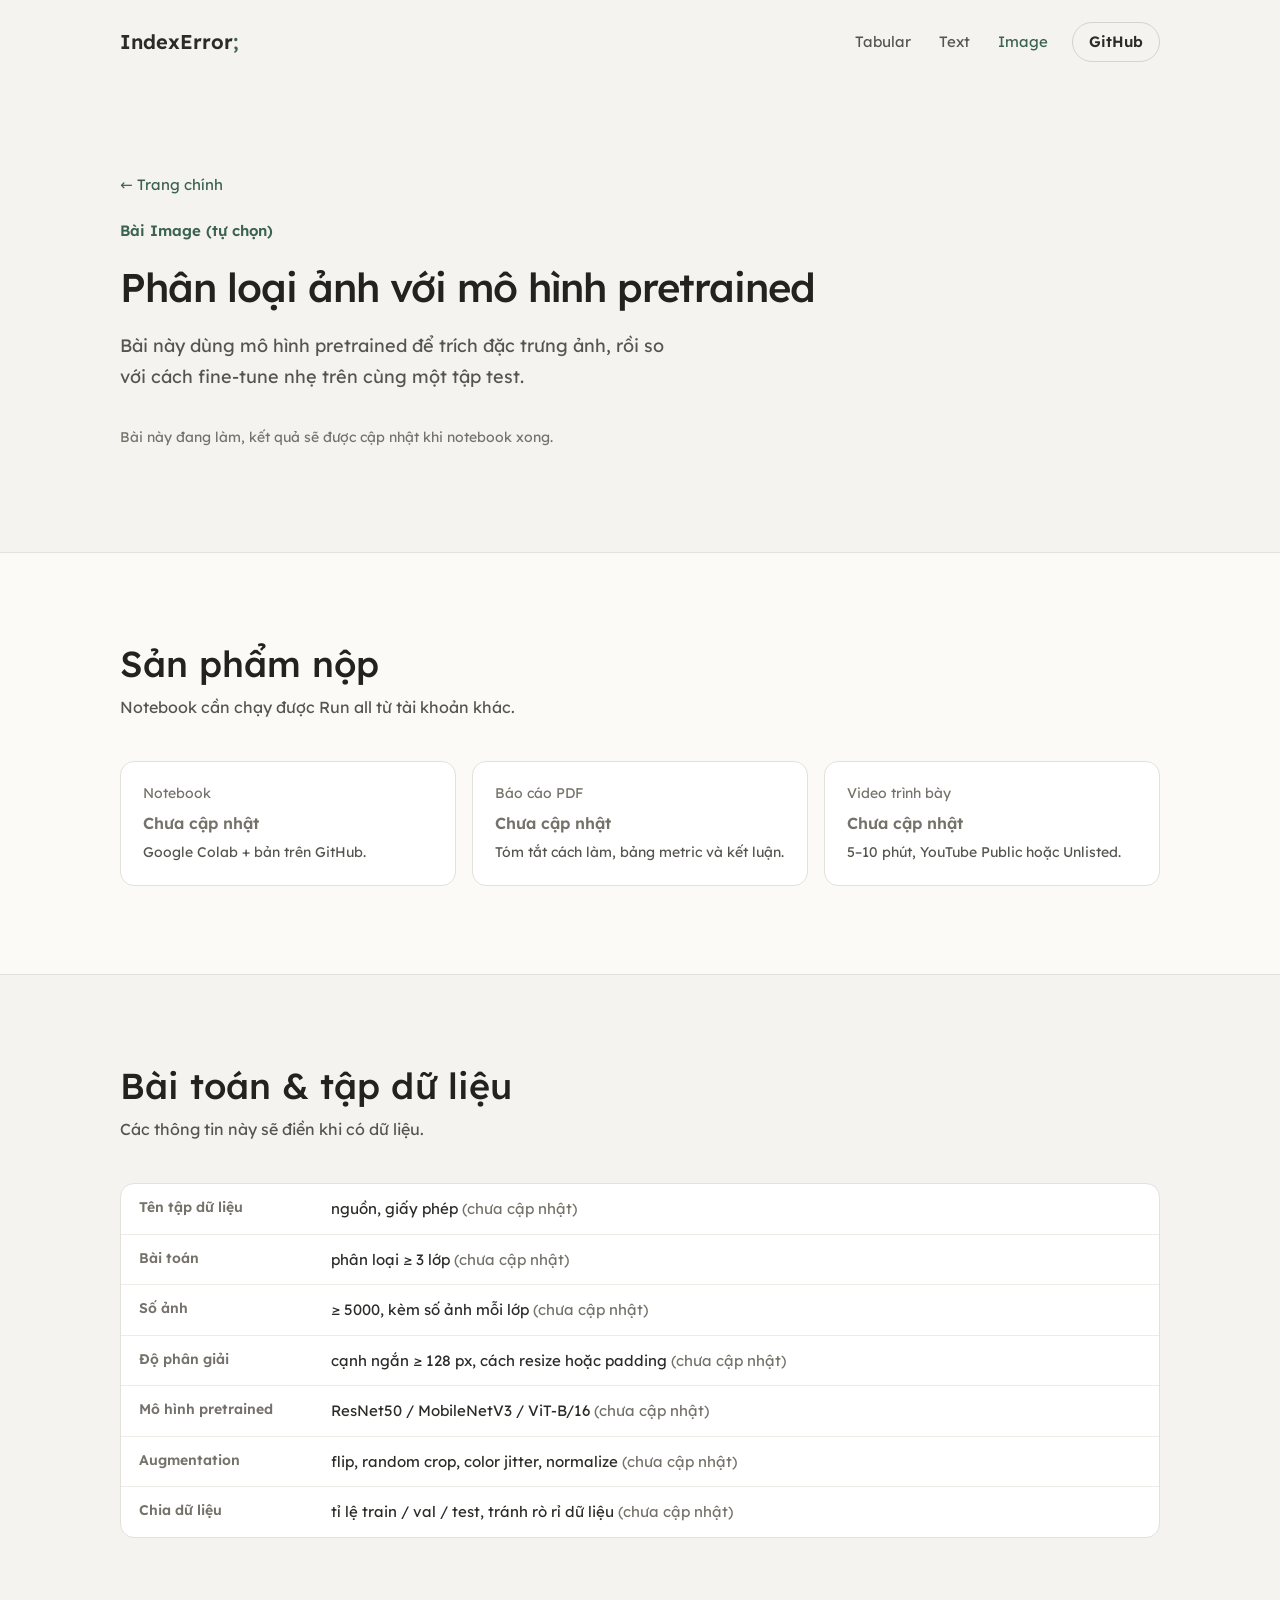
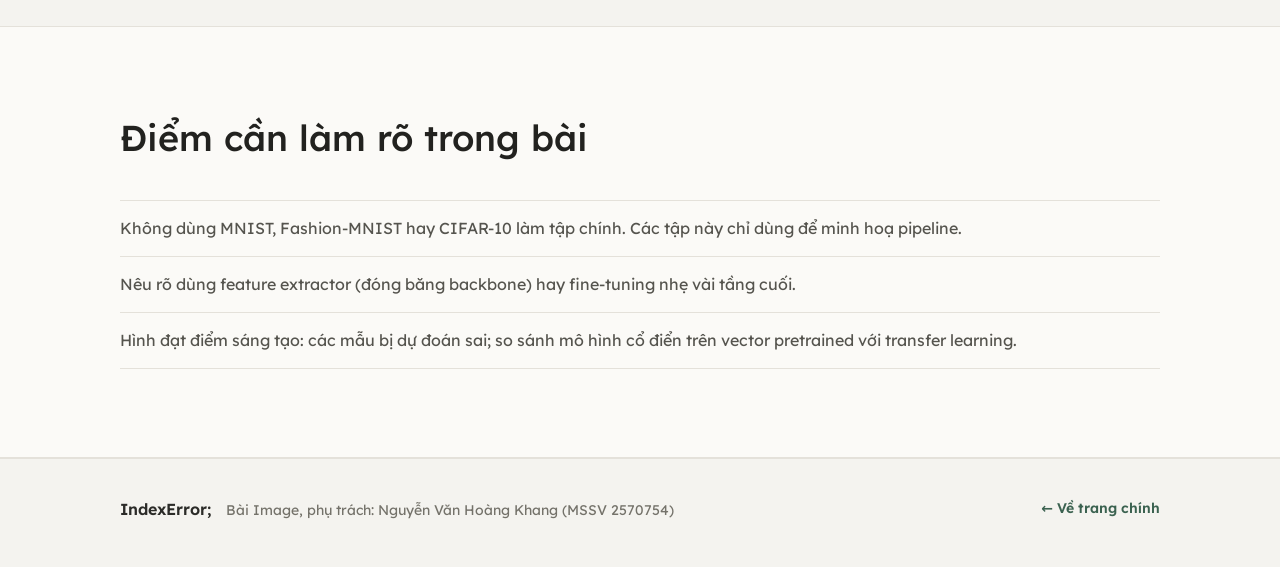
==== commit 9c476172: "Cập nhật giao diện, đổi sang font Lexend" ====
--- a/image.html
+++ b/image.html
@@ -7,8 +7,8 @@
 <meta name="description" content="Dữ liệu ảnh, bài tập lớn con của nhóm IndexError, môn Nền tảng lập trình cho phân tích và trực quan dữ liệu.">
 <link rel="preconnect" href="https://fonts.googleapis.com">
 <link rel="preconnect" href="https://fonts.gstatic.com" crossorigin>
-<link href="https://fonts.googleapis.com/css2?family=Nunito+Sans:opsz,wght@6..12,400;6..12,600;6..12,700&family=Lora:wght@500;600&family=JetBrains+Mono:wght@400;500&display=swap" rel="stylesheet">
-<link rel="stylesheet" href="styles.css?v=3">
+<link href="https://fonts.googleapis.com/css2?family=Lexend:wght@400;500;600&family=IBM+Plex+Mono:wght@400;500&display=swap" rel="stylesheet">
+<link rel="stylesheet" href="styles.css?v=5">
 </head>
 <body>
 <a class="skip" href="#main">Bỏ qua điều hướng</a>
@@ -17,9 +17,9 @@
   <div class="container">
     <a class="brand" href="index.html">IndexError<span>;</span></a>
     <nav class="nav" aria-label="Điều hướng chính">
-      <a href="tabular.html">Bảng</a>
-      <a href="text.html">Văn bản</a>
-      <a href="image.html" aria-current="page">Ảnh</a>
+      <a href="tabular.html">Tabular</a>
+      <a href="text.html">Text</a>
+      <a href="image.html" aria-current="page">Image</a>
       <a class="gh" href="https://github.com/kuromine19/IndexError-DataViz" rel="noopener">GitHub</a>
     </nav>
   </div>
@@ -30,7 +30,7 @@
     <div class="hero-grid">
       <div class="hero-main">
         <p class="crumb"><a href="index.html">← Trang chính</a></p>
-        <p class="eyebrow">Bài 3 · dữ liệu ảnh · tự chọn</p>
+        <p class="eyebrow">Bài Image (tự chọn)</p>
         <h1 class="sub">Phân loại ảnh với mô hình pretrained</h1>
         <p class="lede">Bài này dùng mô hình pretrained để trích đặc trưng ảnh, rồi so với cách fine-tune nhẹ trên cùng một tập test.</p>
         <p class="status">Bài này đang làm, kết quả sẽ được cập nhật khi notebook xong.</p>
@@ -40,7 +40,8 @@
 </section>
 
 <main id="main">
-  <section class="section container" aria-labelledby="h-nop">
+  <section class="section band" aria-labelledby="h-nop">
+  <div class="container">
     <div class="section-head">
       <div><h2 id="h-nop">Sản phẩm nộp</h2></div>
       <p>Notebook cần chạy được Run all từ tài khoản khác.</p>
@@ -50,9 +51,11 @@
       <li><span class="kind">Báo cáo PDF</span><span class="pending">Chưa cập nhật</span><span class="note">Tóm tắt cách làm, bảng metric và kết luận.</span></li>
       <li><span class="kind">Video trình bày</span><span class="pending">Chưa cập nhật</span><span class="note">5–10 phút, YouTube Public hoặc Unlisted.</span></li>
     </ul>
+  </div>
   </section>
 
-  <section class="section container" aria-labelledby="h-data">
+  <section class="section" aria-labelledby="h-data">
+  <div class="container">
     <div class="section-head">
       <div><h2 id="h-data">Bài toán &amp; tập dữ liệu</h2></div>
       <p>Các thông tin này sẽ điền khi có dữ liệu.</p>
@@ -61,16 +64,18 @@
       <table class="kv">
         <tr><th>Tên tập dữ liệu</th><td>nguồn, giấy phép <span class="pending-text">(chưa cập nhật)</span></td></tr>
         <tr><th>Bài toán</th><td>phân loại ≥ 3 lớp <span class="pending-text">(chưa cập nhật)</span></td></tr>
-        <tr><th>Số ảnh</th><td>≥ 5.000 · số ảnh mỗi lớp <span class="pending-text">(chưa cập nhật)</span></td></tr>
-        <tr><th>Độ phân giải</th><td>cạnh ngắn ≥ 128 px · cách resize hoặc padding <span class="pending-text">(chưa cập nhật)</span></td></tr>
+        <tr><th>Số ảnh</th><td>≥ 5000, kèm số ảnh mỗi lớp <span class="pending-text">(chưa cập nhật)</span></td></tr>
+        <tr><th>Độ phân giải</th><td>cạnh ngắn ≥ 128 px, cách resize hoặc padding <span class="pending-text">(chưa cập nhật)</span></td></tr>
         <tr><th>Mô hình pretrained</th><td>ResNet50 / MobileNetV3 / ViT-B/16 <span class="pending-text">(chưa cập nhật)</span></td></tr>
-        <tr><th>Augmentation</th><td>flip · random crop · color jitter · normalize <span class="pending-text">(chưa cập nhật)</span></td></tr>
-        <tr><th>Chia dữ liệu</th><td>tỉ lệ train / val / test · tránh rò rỉ <span class="pending-text">(chưa cập nhật)</span></td></tr>
+        <tr><th>Augmentation</th><td>flip, random crop, color jitter, normalize <span class="pending-text">(chưa cập nhật)</span></td></tr>
+        <tr><th>Chia dữ liệu</th><td>tỉ lệ train / val / test, tránh rò rỉ dữ liệu <span class="pending-text">(chưa cập nhật)</span></td></tr>
       </table>
     </div>
+  </div>
   </section>
 
-  <section class="section container" aria-labelledby="h-todo">
+  <section class="section band" aria-labelledby="h-todo">
+  <div class="container">
     <div class="section-head">
       <div><h2 id="h-todo">Điểm cần làm rõ trong bài</h2></div>
     </div>
@@ -79,15 +84,13 @@
       <li>Nêu rõ dùng feature extractor (đóng băng backbone) hay fine-tuning nhẹ vài tầng cuối.</li>
       <li>Hình đạt điểm sáng tạo: các mẫu bị dự đoán sai; so sánh mô hình cổ điển trên vector pretrained với transfer learning.</li>
     </ul>
+  </div>
   </section>
 </main>
 
 <footer class="footer">
   <div class="container">
-    <div>
-      <span class="brand">IndexError<span>;</span></span>
-      <small>Dữ liệu ảnh · Nguyễn Văn Hoàng Khang (MSSV 2570754)</small>
-    </div>
+    <span class="foot-meta"><span class="brand">IndexError;</span><span>Bài Image, phụ trách: Nguyễn Văn Hoàng Khang (MSSV 2570754)</span></span>
     <a class="btn" href="index.html">← Về trang chính</a>
   </div>
 </footer>
--- a/styles.css
+++ b/styles.css
@@ -1,34 +1,31 @@
-/* IndexError; — giao diện dùng chung (bản redesign) */
+/* IndexError; — giao diện dùng chung */
 :root{
-  --bg:#F7F5F1;
+  --bg:#F4F3EF;
+  --band:#FBFAF7;
   --surface:#FFFFFF;
-  --surface-2:#FBFAF7;
-  --chip:#EFECE6;
-  --ink:#0E1116;
-  --ink-2:#3D4552;
-  --muted:#5A6372;
-  --faint:#8A929F;
-  --rule:#E3DFD7;
-  --rule-2:#ECE9E3;
-  --accent:#2C4DA8;
-  --accent-ink:#1D3578;
-  --accent-soft:#E9EDF7;
-  --accent-solid:#2C4DA8;
-  --accent-solid-hover:#1D3578;
-  --warm:#8F4205;
-  --warm-soft:#FBEFE2;
-  --good:#0F7A4B;
-  --good-soft:#E3F4EC;
-  --footer:#0E1116;
-  --footer-ink:#C9CED6;
-
-  --sans:"Nunito Sans",system-ui,-apple-system,"Segoe UI",sans-serif;
-  /* Georgia thiếu glyph tiếng Việt dựng sẵn (ề, ế vỡ dấu) nên không dùng làm dự phòng */
-  --serif:"Lora","Times New Roman","Noto Serif",serif;
-  --mono:"JetBrains Mono",ui-monospace,SFMono-Regular,Menlo,Consolas,monospace;
-
-  --gutter:clamp(16px,5vw,48px);
-  --radius:10px;
+  --chip:#E9EDE7;
+  --chip-ink:#2F4A3D;
+  --ink:#2B2B28;
+  --ink-strong:#22221F;
+  --ink-2:#55544E;
+  --muted:#74726A;
+  --rule:#E4E1DA;
+  --rule-2:#EEECE6;
+  --line:#D6D3CB;
+  --accent:#3B6250;
+  --accent-ink:#28463A;
+  --accent-soft:#E9EDE7;
+  --warm:#8A5A2B;
+  --warm-soft:#F4EADF;
+  --on-accent:#FFFFFF;
+
+  --sans:"Lexend",system-ui,-apple-system,"Segoe UI",sans-serif;
+  /* tiêu đề và nội dung cùng dùng Lexend */
+  --serif:var(--sans);
+  --mono:"IBM Plex Mono",ui-monospace,SFMono-Regular,Menlo,Consolas,monospace;
+
+  --gutter:clamp(16px,5vw,40px);
+  --radius:14px;
 
   color-scheme:light;
   padding-top:env(safe-area-inset-top,0px);
@@ -37,30 +34,28 @@
 @media (prefers-color-scheme:dark){
   :root:not([data-theme="light"]){
     color-scheme:dark;
-    --bg:#0B0D11;--surface:#13161C;--surface-2:#171B22;--chip:#1D222B;
-    --ink:#E9ECF2;--ink-2:#BCC3CE;--muted:#98A0AD;--faint:#6E7684;
-    --rule:#262B35;--rule-2:#20242D;
-    --accent:#8EA6FF;--accent-ink:#B5C4FF;--accent-soft:#1B2445;--accent-solid:#2F52D6;--accent-solid-hover:#3D5FE0;
-    --warm:#F2B27A;--warm-soft:#33220F;--good:#6FD3A2;--good-soft:#0F2A1F;
-    --footer:#06070A;
+    --bg:#161714;--band:#1C1D1A;--surface:#21231F;--chip:#26302B;--chip-ink:#BFD6C8;
+    --ink:#E6E4DD;--ink-strong:#F1EFE8;--ink-2:#BDBAB0;--muted:#9A978D;
+    --rule:#30322D;--rule-2:#2A2C27;--line:#3D403A;
+    --accent:#8DBFA5;--accent-ink:#B2D6C2;--accent-soft:#24312A;
+    --warm:#D9A877;--warm-soft:#33281C;--on-accent:#12201A;
   }
 }
 :root[data-theme="dark"]{
   color-scheme:dark;
-  --bg:#0B0D11;--surface:#13161C;--surface-2:#171B22;--chip:#1D222B;
-  --ink:#E9ECF2;--ink-2:#BCC3CE;--muted:#98A0AD;--faint:#6E7684;
-  --rule:#262B35;--rule-2:#20242D;
-  --accent:#8EA6FF;--accent-ink:#B5C4FF;--accent-soft:#1B2445;--accent-solid:#2F52D6;--accent-solid-hover:#3D5FE0;
-  --warm:#F2B27A;--warm-soft:#33220F;--good:#6FD3A2;--good-soft:#0F2A1F;
-  --footer:#06070A;
+  --bg:#161714;--band:#1C1D1A;--surface:#21231F;--chip:#26302B;--chip-ink:#BFD6C8;
+  --ink:#E6E4DD;--ink-strong:#F1EFE8;--ink-2:#BDBAB0;--muted:#9A978D;
+  --rule:#30322D;--rule-2:#2A2C27;--line:#3D403A;
+  --accent:#8DBFA5;--accent-ink:#B2D6C2;--accent-soft:#24312A;
+  --warm:#D9A877;--warm-soft:#33281C;--on-accent:#12201A;
 }
 
 *,*::before,*::after{box-sizing:border-box}
-html{scroll-behavior:smooth;scroll-padding-top:calc(72px + env(safe-area-inset-top,0px));-webkit-text-size-adjust:100%}
+html{scroll-behavior:smooth;-webkit-text-size-adjust:100%}
 @media (prefers-reduced-motion:reduce){html{scroll-behavior:auto}}
 body{
   margin:0;background:var(--bg);color:var(--ink);
-  font-family:var(--sans);font-size:16px;line-height:1.6;
+  font-family:var(--sans);font-size:16px;line-height:1.7;
   -webkit-font-smoothing:antialiased;
 }
 img{max-width:100%;height:auto;display:block}
@@ -69,216 +64,174 @@
 :focus-visible{outline:2px solid var(--accent);outline-offset:3px;border-radius:4px}
 .skip{position:absolute;left:-9999px;top:8px;background:var(--surface);padding:8px 12px;z-index:100}
 .skip:focus{left:8px}
-.container{max-width:1200px;margin:0 auto;padding-inline:var(--gutter)}
-.mono{font-family:var(--mono)}
-code{font-family:var(--mono);font-size:.88em;background:var(--chip);padding:.1em .38em;border-radius:4px}
-
-/* ---------- top bar ---------- */
-.topbar{position:sticky;top:0;z-index:20;background:var(--surface);
-  border-bottom:1px solid var(--rule);padding-top:env(safe-area-inset-top,0px)}
-.topbar .container{display:flex;flex-wrap:wrap;align-items:center;justify-content:space-between;
-  gap:8px 32px;padding-block:12px}
-.brand{font-family:var(--mono);font-weight:700;font-size:18px;color:var(--ink);text-decoration:none;letter-spacing:-.01em}
+.container{max-width:1120px;margin:0 auto;padding-inline:var(--gutter)}
+code{font-family:var(--mono);font-size:.86em;background:var(--chip);color:var(--chip-ink);padding:.1em .38em;border-radius:4px}
+
+/* ---------- đầu trang ---------- */
+.topbar .container{display:flex;flex-wrap:wrap;align-items:center;justify-content:space-between;gap:8px 32px;padding-block:20px}
+.brand{font-family:var(--serif);font-weight:600;font-size:20px;color:var(--ink);text-decoration:none}
 .brand span{color:var(--accent)}
-.nav{display:flex;flex-wrap:wrap;align-items:center;gap:2px 4px;font-size:15px;font-weight:500}
-.nav a{color:var(--ink-2);text-decoration:none;padding:10px 12px;border-radius:8px}
-.nav a:hover{background:var(--chip);color:var(--ink)}
-.nav a[aria-current="page"]{color:var(--accent)}
-.nav .gh{display:inline-flex;align-items:center;gap:8px;color:#fff;background:#0E1116;margin-left:8px;padding:10px 16px}
-.nav .gh:hover{background:#262B35;color:#fff}
+.nav{display:flex;flex-wrap:wrap;align-items:center;gap:0 4px;font-size:15px}
+.nav a{display:inline-flex;align-items:center;min-height:44px;padding:0 12px;color:var(--ink-2);text-decoration:none}
+.nav a:hover,.nav a[aria-current="page"]{color:var(--accent)}
+.nav .gh{min-height:40px;padding:0 16px;margin-left:8px;border:1px solid var(--line);border-radius:999px;color:var(--ink);font-weight:600}
+.nav .gh:hover{border-color:var(--accent);color:var(--accent)}
 
 /* ---------- hero ---------- */
-.hero{background:var(--surface);border-bottom:1px solid var(--rule)}
-.hero-grid{display:flex;flex-wrap:wrap;gap:40px;align-items:flex-start;
-  padding-block:clamp(40px,6vw,80px) clamp(40px,5vw,64px)}
-.hero-main{flex:999 1 560px;min-width:0;display:flex;flex-direction:column;gap:24px}
-.eyebrow{margin:0;font-size:15px;font-weight:600;color:var(--muted)}
+.hero-grid{display:flex;flex-wrap:wrap;gap:48px 72px;align-items:flex-start;
+  padding-block:clamp(40px,7vw,88px) clamp(48px,7vw,88px)}
+.hero-main{flex:999 1 520px;min-width:0;display:flex;flex-direction:column;gap:20px}
+.eyebrow{margin:0;font-size:15px;font-weight:600;color:var(--accent)}
 .crumb{margin:0;font-size:15px}
 .crumb a{text-decoration:none}
-h1{margin:0;font-family:var(--serif);font-weight:500;font-size:clamp(34px,4.6vw,56px);
-  line-height:1.04;letter-spacing:-.02em}
-h1.sub{font-size:clamp(30px,4vw,48px)}
-.lede{margin:0;max-width:620px;font-size:18px;line-height:1.65;color:var(--ink-2)}
-.actions{display:flex;flex-wrap:wrap;gap:12px;margin-top:8px}
-.btn{display:inline-flex;align-items:center;gap:10px;min-height:48px;padding:0 22px;border-radius:10px;
+h1{margin:0;font-family:var(--serif);font-weight:500;font-size:clamp(32px,4.2vw,48px);
+  line-height:1.2;letter-spacing:-.025em;color:var(--ink-strong)}
+h1.sub{font-size:clamp(28px,3.6vw,40px)}
+.lede{margin:0;max-width:560px;font-size:18px;color:var(--ink-2)}
+.actions{display:flex;flex-wrap:wrap;gap:12px;margin-top:12px}
+.btn{display:inline-flex;align-items:center;gap:8px;min-height:48px;padding:0 24px;border-radius:999px;
   font-weight:600;text-decoration:none;border:1px solid transparent}
-.btn-primary{background:var(--accent-solid);color:#fff}
-.btn-primary:hover{background:var(--accent-solid-hover);color:#fff}
-.btn-ghost{background:var(--surface);color:var(--ink);border-color:var(--rule)}
-.btn-ghost:hover{background:var(--chip);color:var(--ink)}
-
-/* info card */
-.info{flex:1 1 340px;min-width:0;border:1px solid var(--rule);border-radius:var(--radius);background:var(--surface-2);overflow:hidden}
-.info-head{display:flex;align-items:center;justify-content:space-between;padding:12px 18px;
-  border-bottom:1px solid var(--rule);background:var(--surface);font-family:var(--mono);font-size:13px;color:var(--ink-2)}
-.dots{display:flex;gap:6px}
-.dots i{width:8px;height:8px;border-radius:50%;background:var(--rule)}
-.info dl{margin:0;padding:8px 18px 14px;display:grid;grid-template-columns:max-content minmax(0,1fr);column-gap:20px;font-size:14px}
-.info dt,.info dd{padding:10px 0;border-bottom:1px dashed var(--rule)}
+.btn-primary{background:var(--accent);color:var(--on-accent)}
+.btn-primary:hover{background:var(--accent-ink);color:var(--on-accent)}
+.btn-ghost{border-color:var(--line);color:var(--ink)}
+.btn-ghost:hover{border-color:var(--accent);color:var(--accent)}
+
+/* thông tin bên cạnh hero: danh sách chữ, không đóng khung */
+.info{flex:1 1 300px;min-width:0;padding-top:8px}
+.info-title{margin:0 0 14px;font-family:var(--sans);font-size:15px;font-weight:600;color:var(--ink)}
+.info dl{margin:0;display:flex;flex-direction:column;gap:18px;font-size:15px}
 .info dt{color:var(--muted)}
-.info dd{margin:0;font-weight:500}
-.info dt:nth-last-of-type(1),.info dd:last-child{border-bottom:0}
-
-/* pipeline */
-.pipeline{list-style:none;margin:0;padding:0 0 48px;display:flex;flex-wrap:wrap;align-items:center;gap:10px;
-  font-family:var(--mono);font-size:13px}
-.pipeline li{padding:8px 14px;border-radius:999px;background:var(--chip)}
-.pipeline li.arrow{background:none;padding:0;color:var(--faint)}
-.pipeline li.end{background:var(--ink);color:var(--bg)}
-
-/* ---------- sections ---------- */
-.section{padding-top:clamp(48px,6vw,80px)}
-.section:last-of-type{padding-bottom:clamp(64px,8vw,112px)}
-.section-head{margin-bottom:28px;display:flex;flex-direction:column;gap:10px}
-.section-head > div{display:contents}
-.num{font-family:var(--mono);font-size:13px;color:var(--accent)}
-h2{margin:0;font-family:var(--serif);font-weight:500;font-size:clamp(28px,3vw,36px);line-height:1.1;letter-spacing:-.015em}
-.section-head p{margin:0;max-width:68ch;color:var(--ink-2);font-size:16px}
-h3{margin:0;font-weight:600;letter-spacing:-.01em}
+.info dd{margin:2px 0 0;font-weight:600;color:var(--ink)}
+.info .pair{display:flex;gap:40px}
+
+/* ---------- các mục, xen kẽ dải nền ---------- */
+.section{padding-block:clamp(56px,7vw,88px)}
+.band{background:var(--band);border-block:1px solid var(--rule)}
+.section-head{margin-bottom:40px}
+h2{margin:0 0 8px;font-family:var(--serif);font-weight:500;font-size:clamp(28px,3vw,36px);line-height:1.25;color:var(--ink-strong)}
+.section-head p{margin:0;max-width:68ch;color:var(--ink-2)}
+h3{margin:0}
+.sub-h{margin:44px 0 16px;font-family:var(--serif);font-weight:500;font-size:22px}
 .prose{max-width:72ch;color:var(--ink-2)}
 .prose p{margin:0 0 1em}
 .prose strong{color:var(--ink)}
-.sub-h{font-size:20px;margin:48px 0 16px}
-
-.grid{display:grid;grid-template-columns:repeat(auto-fit,minmax(min(300px,100%),1fr));gap:20px}
-.card{display:flex;flex-direction:column;gap:14px;padding:24px;background:var(--surface);
+
+/* thẻ bài tập */
+.grid{display:grid;grid-template-columns:repeat(auto-fit,minmax(min(280px,100%),1fr));gap:24px}
+.card{display:flex;flex-direction:column;gap:14px;padding:28px;background:var(--surface);
   border:1px solid var(--rule);border-radius:var(--radius)}
-.card.dashed{border-style:dashed}
-.card-top{display:flex;align-items:center;justify-content:space-between;gap:12px}
-.icon{display:inline-flex;width:48px;height:48px;align-items:center;justify-content:center;border-radius:12px;background:var(--chip);color:var(--ink)}
-.tag{font-size:13px;font-weight:600;padding:3px 9px;border-radius:999px;background:var(--accent-soft);color:var(--accent)}
-.tag.warm{background:var(--warm-soft);color:var(--warm)}
-.tag.good{background:var(--good-soft);color:var(--good)}
-.tag.muted{background:var(--chip);color:var(--muted)}
-.card .kicker{font-size:14px;color:var(--muted)}
-.card h3{font-size:21px;font-family:var(--serif);font-weight:600}
-.card p{margin:0;font-size:15px;color:var(--ink-2)}
-.minis{margin:0;display:grid;grid-template-columns:repeat(2,minmax(0,1fr));gap:12px}
-.minis div{padding:14px;border-radius:10px;background:var(--bg)}
-.minis dt{font-size:12px;color:var(--muted)}
-.minis dd{margin:2px 0 0;font-size:22px;font-weight:700;font-variant-numeric:tabular-nums}
-.card-foot{margin-top:auto;padding-top:18px;border-top:1px solid var(--rule-2);display:flex;flex-wrap:wrap;
-  align-items:center;justify-content:space-between;gap:12px;font-size:14px;color:var(--muted)}
-.card-foot strong{color:var(--ink);font-weight:600}
-.go{display:inline-flex;align-items:center;gap:6px;min-height:44px;font-weight:600;text-decoration:none}
-
-/* KPI */
-.kpis{display:grid;grid-template-columns:repeat(auto-fit,minmax(min(200px,100%),1fr));gap:12px;margin:0}
-.kpi{padding:16px 18px;border-radius:10px;background:var(--surface);border:1px solid var(--rule)}
-.kpi dt{font-size:13px;color:var(--muted)}
-.kpi dd{margin:4px 0 0}
-.kpi .v{display:block;font-variant-numeric:tabular-nums;font-size:clamp(24px,2.3vw,30px);white-space:nowrap;font-weight:700;line-height:1.1;color:var(--ink)}
-.kpi .d{display:block;margin-top:6px;font-size:13px;color:var(--ink-2)}
+.card-top{display:flex;align-items:baseline;justify-content:space-between;gap:12px}
+.card h3{font-family:var(--serif);font-weight:500;font-size:24px}
+.kicker{font-size:13px;font-weight:600;color:var(--accent)}
+.kicker.warm{color:var(--warm)}
+.card p{margin:0;color:var(--ink-2);font-size:16px}
+.rows{margin:0;padding:0;list-style:none;display:flex;flex-direction:column;gap:6px;font-size:15px}
+.rows li{display:flex;justify-content:space-between;gap:12px;padding:8px 0;border-top:1px solid var(--rule-2)}
+.rows li span:first-child{color:var(--muted)}
+.rows li span:last-child{font-weight:600}
+.card-foot{margin-top:auto;display:flex;flex-wrap:wrap;align-items:center;justify-content:space-between;
+  gap:8px 16px;padding-top:8px;font-size:14px;color:var(--muted)}
+.go{display:inline-flex;align-items:center;min-height:44px;font-weight:600;text-decoration:none}
+.status{font-size:14px;color:var(--muted)}
+.status.done{color:var(--accent);font-weight:600}
+
+/* chỉ số */
+.kpis{display:grid;grid-template-columns:repeat(auto-fit,minmax(min(200px,100%),1fr));gap:16px;margin:0}
+.kpi{padding:18px 20px;border-radius:var(--radius);background:var(--surface);border:1px solid var(--rule)}
+.kpi dt{font-size:14px;color:var(--muted)}
+.kpi dd{margin:2px 0 0}
+.kpi .v{display:block;font-family:var(--serif);font-size:clamp(24px,2.4vw,30px);font-weight:500;line-height:1.25;
+  color:var(--ink-strong);white-space:nowrap;font-variant-numeric:tabular-nums}
+.kpi .d{display:block;margin-top:4px;font-size:14px;color:var(--ink-2)}
 .kpi .d b{color:var(--ink);font-weight:600}
-
-/* feature (landing result spotlight) */
-.spotlight{display:grid;gap:28px;padding:clamp(20px,3vw,32px);background:var(--surface);border:1px solid var(--rule);border-radius:var(--radius)}
-.spot-head{display:flex;flex-wrap:wrap;justify-content:space-between;align-items:flex-end;gap:12px 32px}
-.spot-head h3{font-size:clamp(22px,2.4vw,28px)}
-.spot-head p{margin:6px 0 0;color:var(--muted);font-size:15px;max-width:62ch}
-
-/* figures */
+.minis{margin:0;display:flex;flex-direction:column}
+.minis div{display:flex;justify-content:space-between;gap:12px;padding:8px 0;border-top:1px solid var(--rule-2);font-size:15px}
+.minis dt{color:var(--muted)}
+.minis dd{margin:0;font-weight:600}
+
+/* hình */
+main{counter-reset:hinh}
 .fig{margin:0;background:var(--surface);border:1px solid var(--rule);border-radius:var(--radius);overflow:hidden}
 .fig .plate{display:block;background:#fff;padding:clamp(8px,1.5vw,16px);border-bottom:1px solid var(--rule)}
 .fig .plate img{margin:0 auto}
-.fig figcaption{padding:14px 18px 16px;font-size:15px;color:var(--ink-2)}
+.fig figcaption{padding:14px 20px 18px;font-size:15px;color:var(--ink-2)}
+.fig figcaption::before{counter-increment:hinh;content:"Hình " counter(hinh) ". ";font-weight:600;color:var(--ink)}
 .fig figcaption b{color:var(--ink)}
-.fig figcaption strong{color:var(--ink);font-weight:600}
-.fig .zoom{font-family:var(--mono);font-size:12px;color:var(--muted);text-decoration:none;align-self:flex-start;min-height:32px;display:inline-flex;align-items:center}
-.fig .zoom:hover{color:var(--accent)}
-.figs{display:grid;gap:20px}
+.figs{display:grid;gap:24px}
 .figs.two{grid-template-columns:repeat(auto-fit,minmax(min(420px,100%),1fr))}
-/* hình rất rộng: cho phép cuộn ngang trên màn nhỏ thay vì co quá bé */
 @media (max-width:720px){
   .fig .plate.wide{overflow-x:auto}
   .fig .plate.wide img{max-width:none;width:720px}
 }
 
-/* tables */
-.table-wrap{overflow-x:auto;background:var(--surface);border:1px solid var(--rule);border-radius:14px}
-table.data{width:100%;border-collapse:collapse;font-size:14px;font-variant-numeric:tabular-nums}
-table.data caption{text-align:left;padding:14px 16px;font-size:14px;color:var(--muted);caption-side:bottom;border-top:1px solid var(--rule-2)}
-table.data th,table.data td{padding:11px 16px;border-bottom:1px solid var(--rule-2);text-align:right;white-space:nowrap}
+/* bảng */
+.table-wrap{overflow-x:auto;background:var(--surface);border:1px solid var(--rule);border-radius:var(--radius)}
+table.data{width:100%;border-collapse:collapse;font-size:15px;font-variant-numeric:tabular-nums}
+table.data caption{text-align:left;padding:14px 18px;font-size:14px;color:var(--muted);caption-side:bottom;border-top:1px solid var(--rule-2)}
+table.data th,table.data td{padding:11px 18px;border-bottom:1px solid var(--rule-2);text-align:right;white-space:nowrap}
 table.data th:first-child,table.data td:first-child{text-align:left}
-table.data thead th{font-weight:600;font-size:13px;color:var(--muted);background:var(--surface-2)}
+table.data thead th{font-weight:600;font-size:14px;color:var(--muted);background:var(--band)}
 table.data tbody tr:last-child td,table.data tbody tr:last-child th{border-bottom:0}
-table.data tbody th{font-weight:500}
-table.data td.num{font-variant-numeric:tabular-nums}
+table.data tbody th{font-weight:600}
 table.data tr.hl td,table.data tr.hl th{background:var(--accent-soft)}
-table.data td.best{font-weight:700;color:var(--accent)}
+table.data td.best{font-weight:600;color:var(--accent)}
 table.data.wrap td,table.data.wrap th{white-space:normal}
-
-/* key-value table */
 table.kv{width:100%;border-collapse:collapse;font-size:15px}
-table.kv th,table.kv td{text-align:left;padding:12px 16px;border-bottom:1px solid var(--rule-2);vertical-align:top}
+table.kv th,table.kv td{text-align:left;padding:12px 18px;border-bottom:1px solid var(--rule-2);vertical-align:top}
 table.kv th{font-weight:600;font-size:14px;color:var(--muted);width:12rem}
 table.kv tr:last-child th,table.kv tr:last-child td{border-bottom:0}
 
-/* deliverables */
-.deliver{list-style:none;margin:0;padding:0;display:grid;gap:12px;grid-template-columns:repeat(auto-fit,minmax(min(260px,100%),1fr))}
-.deliver li{padding:20px;background:var(--surface);border:1px solid var(--rule);border-radius:14px;display:flex;flex-direction:column;gap:6px}
+/* sản phẩm nộp, mục lục, ghi chú */
+.deliver{list-style:none;margin:0;padding:0;display:grid;gap:16px;grid-template-columns:repeat(auto-fit,minmax(min(260px,100%),1fr))}
+.deliver li{padding:20px 22px;background:var(--surface);border:1px solid var(--rule);border-radius:var(--radius);display:flex;flex-direction:column;gap:4px}
 .deliver .kind{font-size:14px;color:var(--muted)}
 .deliver a{font-weight:600;text-decoration:none;min-height:32px;display:inline-flex;align-items:center}
-.deliver .pending{font-weight:600;color:var(--faint)}
-.pending-text{color:var(--faint);font-weight:500}
+.deliver .pending{font-weight:600;color:var(--muted)}
 .deliver .note{font-size:14px;color:var(--ink-2)}
-
-/* toc */
-.toc{list-style:none;margin:0;padding:0;display:flex;flex-wrap:wrap;gap:8px;font-size:14px}
-.toc a{display:inline-flex;align-items:center;min-height:40px;padding:0 14px;border-radius:999px;
-  background:var(--surface);border:1px solid var(--rule);color:var(--ink-2);text-decoration:none}
+.pending-text{color:var(--muted)}
+.toc{list-style:none;margin:0;padding:0;display:flex;flex-wrap:wrap;gap:8px;font-size:15px}
+.toc a{display:inline-flex;align-items:center;min-height:40px;padding:0 16px;border-radius:999px;
+  border:1px solid var(--line);color:var(--ink-2);text-decoration:none}
 .toc a:hover{border-color:var(--accent);color:var(--accent)}
-
-/* callout */
-.callout{padding:18px 20px;border-left:3px solid var(--accent);background:var(--accent-soft);border-radius:0 12px 12px 0;color:var(--ink-2);font-size:15px}
+.callout{padding:16px 20px;border-left:3px solid var(--accent);background:var(--accent-soft);border-radius:0 10px 10px 0;color:var(--ink-2);font-size:16px}
 .callout strong{color:var(--ink)}
-.callout.warm{border-color:var(--warm);background:var(--warm-soft)}
-
-/* steps */
-.steps{list-style:none;margin:0;padding:0;display:grid;grid-template-columns:repeat(auto-fit,minmax(min(240px,100%),1fr))}
-.steps li{display:flex;flex-direction:column;gap:8px;padding:20px 28px 20px 0;border-top:1px solid var(--rule)}
-.steps .n{font-size:14px;font-weight:600;color:var(--muted)}
-.steps h3{font-size:19px}
+
+/* quy trình */
+.steps{list-style:none;margin:0;padding:0;display:grid;grid-template-columns:repeat(auto-fit,minmax(min(220px,100%),1fr));gap:32px}
+.steps li{display:flex;flex-direction:column;gap:10px}
+.steps .n{font-family:var(--serif);font-size:28px;line-height:1.2;color:var(--accent)}
+.steps h3{font-size:18px;font-weight:600}
 .steps p{margin:0;font-size:15px;color:var(--ink-2)}
 
-/* team */
-.member{display:flex;gap:18px;align-items:flex-start;padding:24px;background:var(--surface);border:1px solid var(--rule);border-radius:var(--radius)}
-.avatar{flex:none;display:inline-flex;width:56px;height:56px;align-items:center;justify-content:center;border-radius:50%;
-  background:var(--ink);color:var(--bg);font-weight:600;font-size:18px}
-.member > div{flex:1 1 auto;min-width:0;display:flex;flex-direction:column;gap:6px}
-.member h3{font-size:18px}
-.member .id{font-family:var(--mono);font-size:13px;color:var(--muted)}
-.member p{margin:4px 0 0;font-size:14px;color:var(--ink-2)}
-.member p strong{color:var(--ink);font-weight:600}
-.member .go{font-size:14px}
-.member .none{font-size:14px;color:var(--faint);min-height:44px;display:inline-flex;align-items:center}
-
-/* stack */
-.stack{list-style:none;margin:0;padding:0;display:flex;flex-wrap:wrap;gap:8px;font-size:15px}
-.stack li{padding:6px 12px;border-radius:6px;background:var(--surface);border:1px solid var(--rule)}
-.checklist{list-style:none;margin:0;padding:0;display:grid;gap:10px}
-.checklist li{padding:14px 18px;background:var(--surface);border:1px solid var(--rule);border-radius:12px;font-size:15px;color:var(--ink-2)}
-
-/* footer */
-.footer{background:var(--footer);color:var(--footer-ink);margin-top:clamp(64px,8vw,112px)}
-.footer .container{display:flex;flex-wrap:wrap;align-items:center;justify-content:space-between;gap:16px 32px;padding-block:40px}
-.footer .brand{color:#fff;font-size:20px}
-.footer .brand span{color:#8EA6FF}
-.footer small{display:block;font-size:14px;margin-top:4px}
-.footer a.btn{border-color:#3A414D;color:#fff;font-size:14px;min-height:44px}
-.footer a.btn:hover{background:#1A1E26;color:#fff}
+/* thành viên */
+.people{list-style:none;margin:0;padding:0;display:flex;flex-direction:column}
+.people li{display:flex;flex-wrap:wrap;align-items:center;gap:4px 32px;padding:18px 0;border-top:1px solid var(--rule)}
+.people li:last-child{border-bottom:1px solid var(--rule)}
+.people .name{flex:1 1 260px;font-size:18px;font-weight:600}
+.people .role{flex:2 1 300px;font-size:15px;color:var(--ink-2)}
+.people .id{flex:0 1 120px;font-family:var(--mono);font-size:14px;color:var(--muted)}
+.people .link{flex:0 0 auto;display:inline-flex;align-items:center;min-height:44px;min-width:7.5em;font-size:15px;font-weight:600;text-decoration:none}
+.people span.link{color:var(--muted);font-weight:400}
+
+/* công cụ, danh sách việc */
+.stack{list-style:none;margin:0;padding:0;display:flex;flex-wrap:wrap;gap:10px;font-size:15px}
+.stack li{padding:6px 14px;border-radius:8px;background:var(--chip);color:var(--chip-ink)}
+.checklist{list-style:none;margin:0;padding:0;display:flex;flex-direction:column}
+.checklist li{padding:14px 0;border-top:1px solid var(--rule);color:var(--ink-2)}
+.checklist li:last-child{border-bottom:1px solid var(--rule)}
+
+/* chân trang */
+.footer{border-top:1px solid var(--rule)}
+.footer .container{display:flex;flex-wrap:wrap;align-items:center;justify-content:space-between;gap:8px 24px;
+  padding-block:28px 36px;font-size:14px;color:var(--muted)}
+.footer .brand{font-size:16px;color:var(--ink)}
+.footer small{font-size:14px}
+.footer .btn{min-height:44px;padding:0;border:0;color:var(--accent)}
+.footer .btn:hover{color:var(--accent-ink)}
 
 @media (max-width:560px){
   .nav .gh{margin-left:0}
-  .steps li{padding-right:0}
   table.kv th{width:auto}
 }
-
-/* đánh số hình như trong báo cáo */
-main{counter-reset:hinh}
-.fig figcaption::before{counter-increment:hinh;content:"Hình " counter(hinh) ". ";font-weight:700;color:var(--ink)}
-.info h2.info-title{font-family:var(--sans);font-size:15px;font-weight:600;padding:14px 18px 0;color:var(--ink)}
-.status{font-size:14px;color:var(--muted)}
-.status.done{color:var(--good);font-weight:600}
-table.team td a{text-decoration:none}
-table.team th,table.team td{text-align:left}
+.rows li span.done{color:var(--accent)}
+.foot-meta{display:inline-flex;flex-wrap:wrap;align-items:baseline;gap:4px 14px}
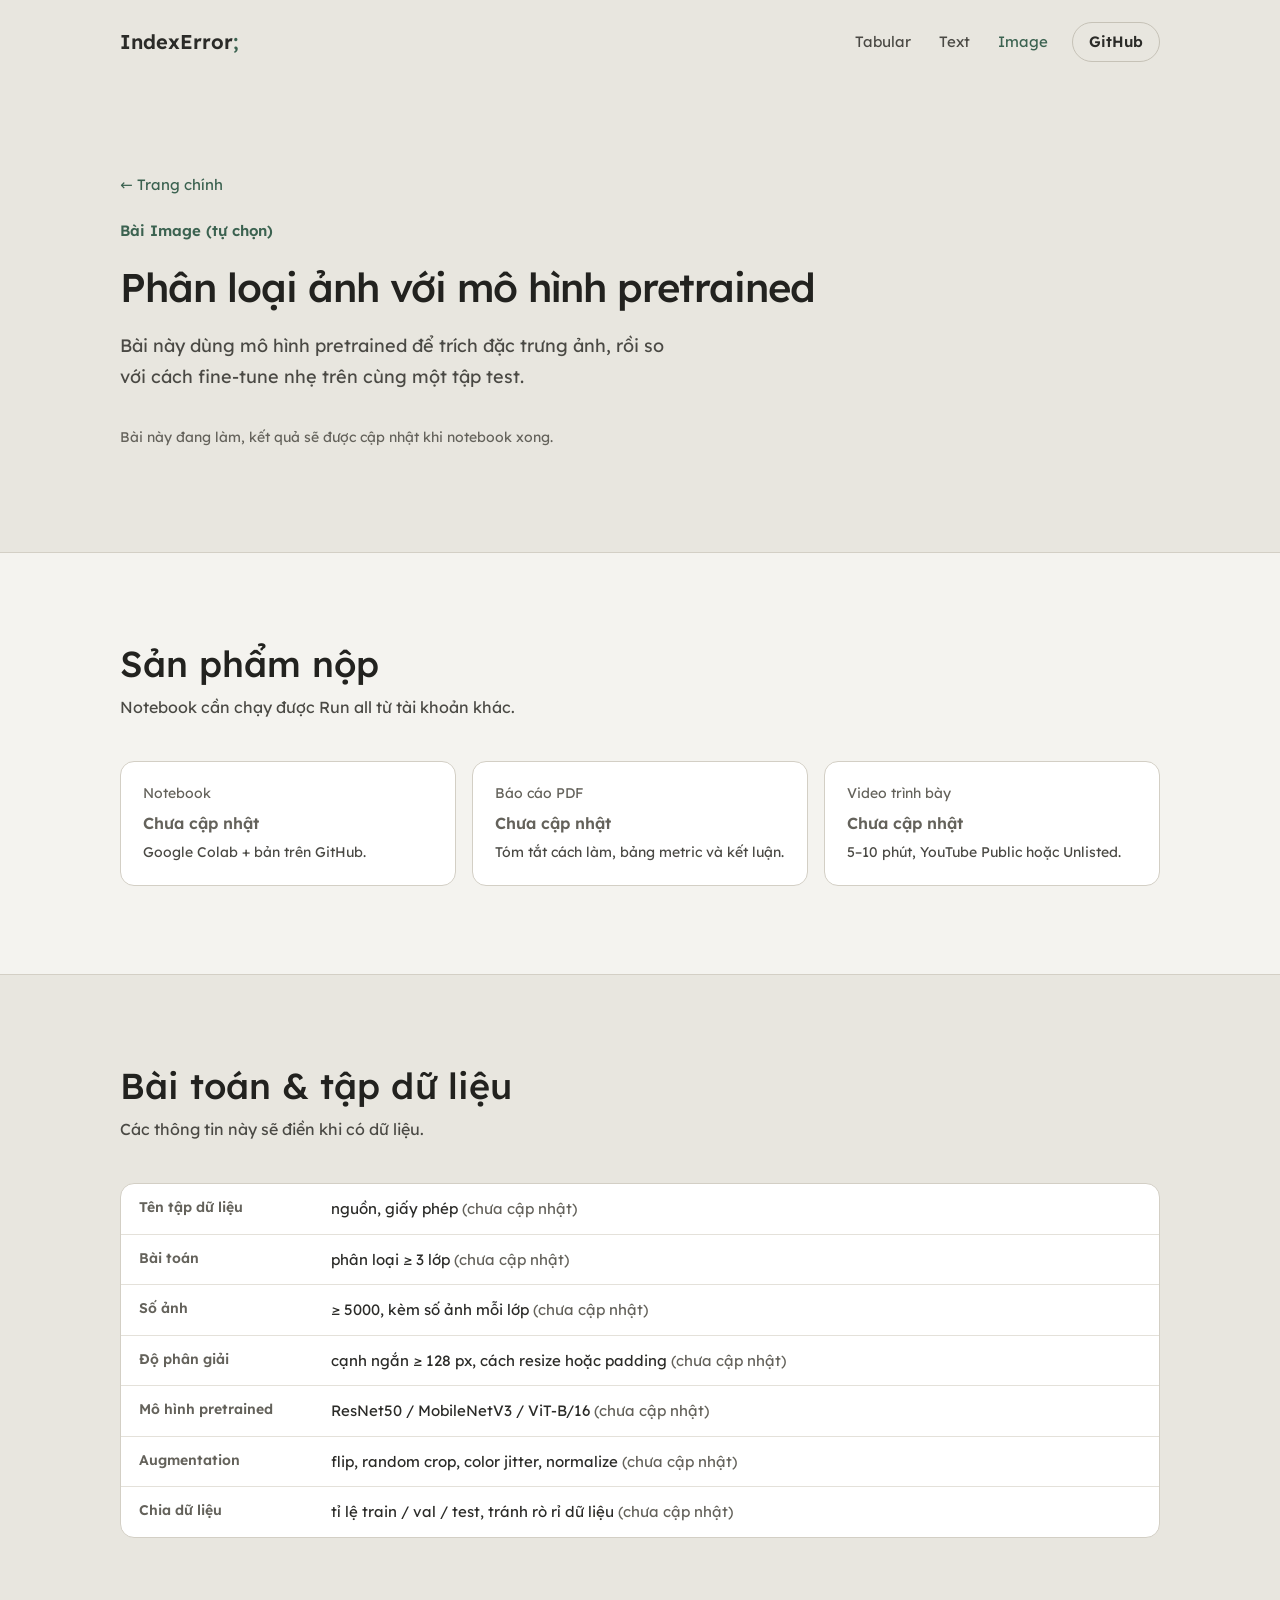
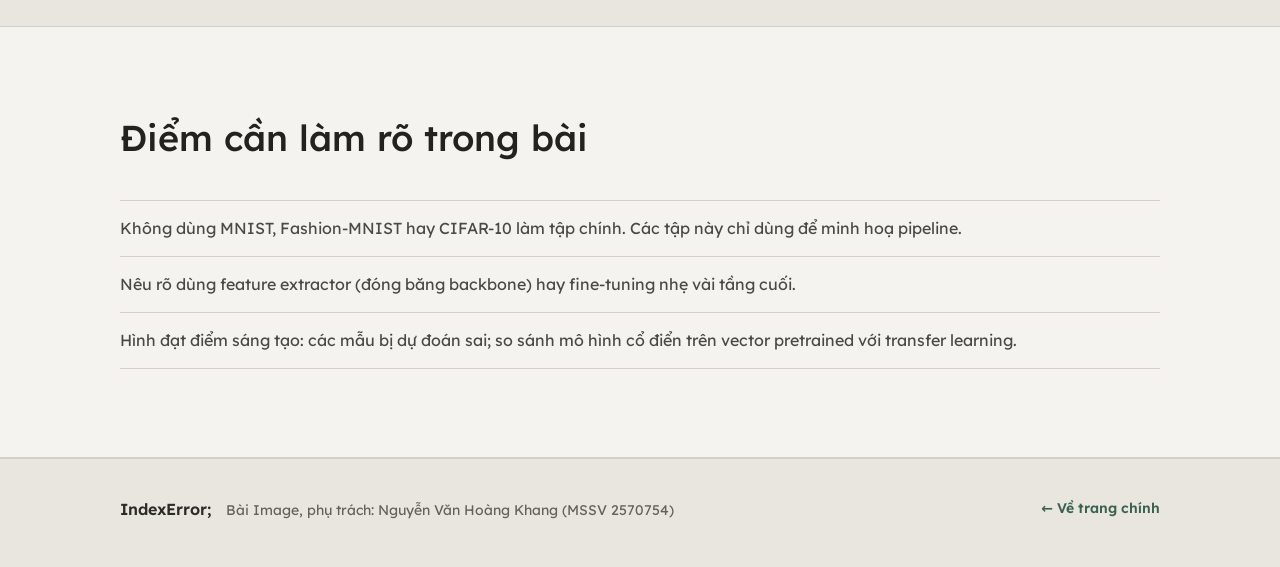
==== commit 3e669ea9: "Đổi nền sang tông #E8E6DF, đậm đường kẻ và chữ phụ" ====
--- a/image.html
+++ b/image.html
@@ -8,7 +8,7 @@
 <link rel="preconnect" href="https://fonts.googleapis.com">
 <link rel="preconnect" href="https://fonts.gstatic.com" crossorigin>
 <link href="https://fonts.googleapis.com/css2?family=Lexend:wght@400;500;600&family=IBM+Plex+Mono:wght@400;500&display=swap" rel="stylesheet">
-<link rel="stylesheet" href="styles.css?v=5">
+<link rel="stylesheet" href="styles.css?v=6">
 </head>
 <body>
 <a class="skip" href="#main">Bỏ qua điều hướng</a>
--- a/styles.css
+++ b/styles.css
@@ -1,17 +1,17 @@
 /* IndexError; — giao diện dùng chung */
 :root{
-  --bg:#F4F3EF;
-  --band:#FBFAF7;
+  --bg:#E8E6DF;
+  --band:#F4F3EF;
   --surface:#FFFFFF;
   --chip:#E9EDE7;
   --chip-ink:#2F4A3D;
   --ink:#2B2B28;
   --ink-strong:#22221F;
-  --ink-2:#55544E;
-  --muted:#74726A;
-  --rule:#E4E1DA;
-  --rule-2:#EEECE6;
-  --line:#D6D3CB;
+  --ink-2:#4A4944;
+  --muted:#64625B;
+  --rule:#D3CFC5;
+  --rule-2:#E4E1DA;
+  --line:#C6C2B7;
   --accent:#3B6250;
   --accent-ink:#28463A;
   --accent-soft:#E9EDE7;
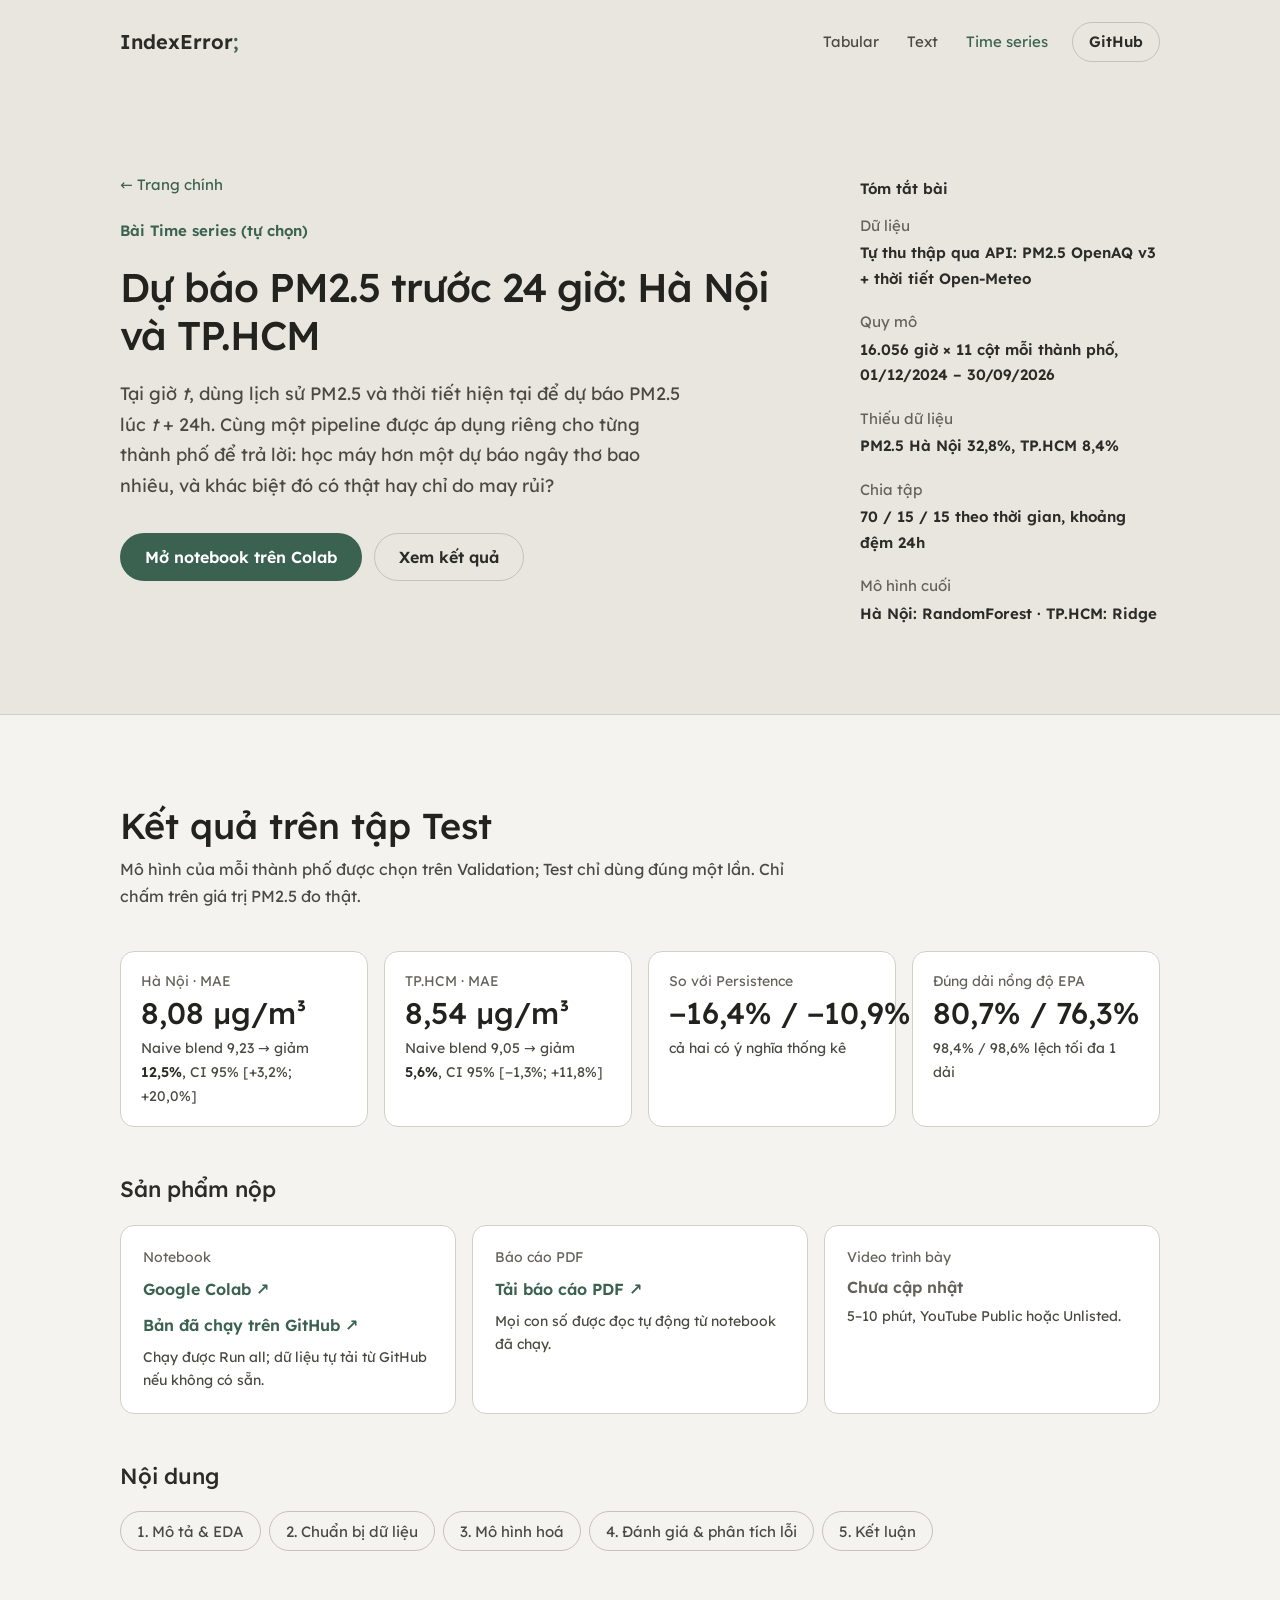
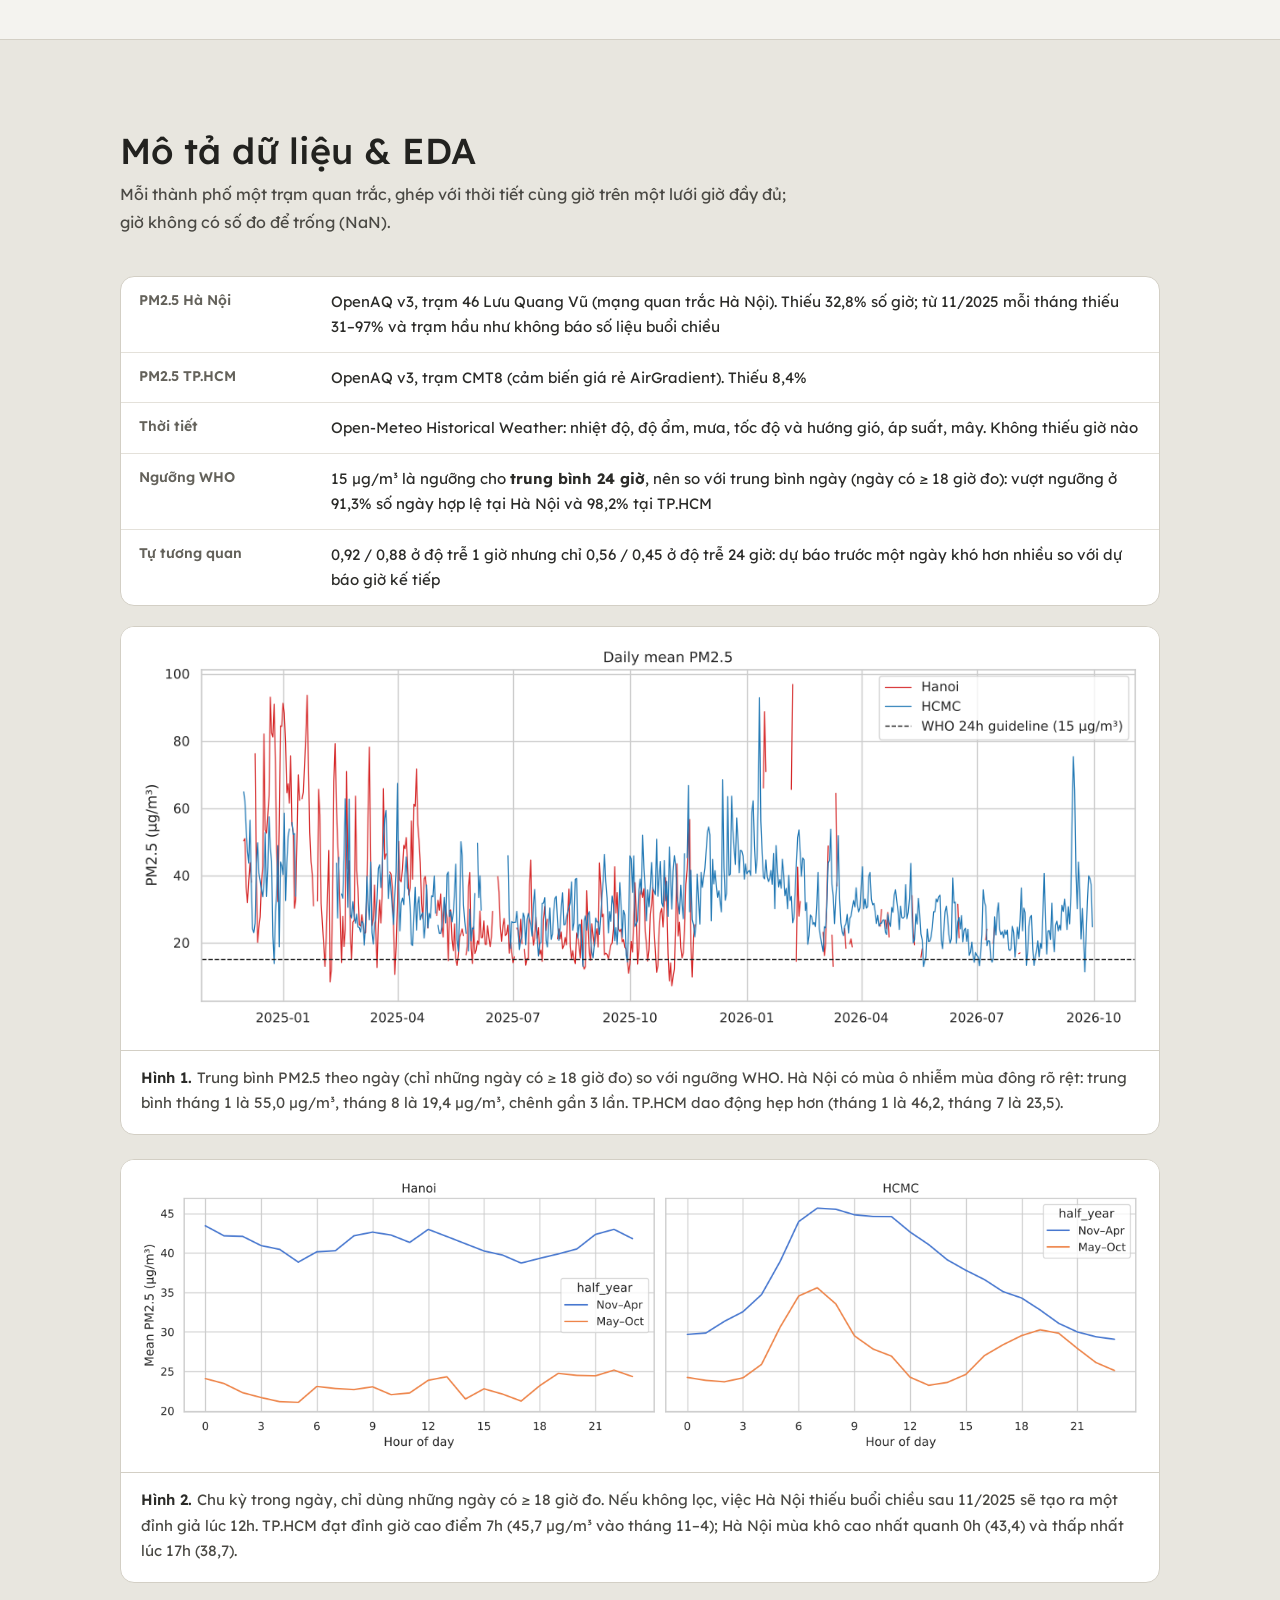
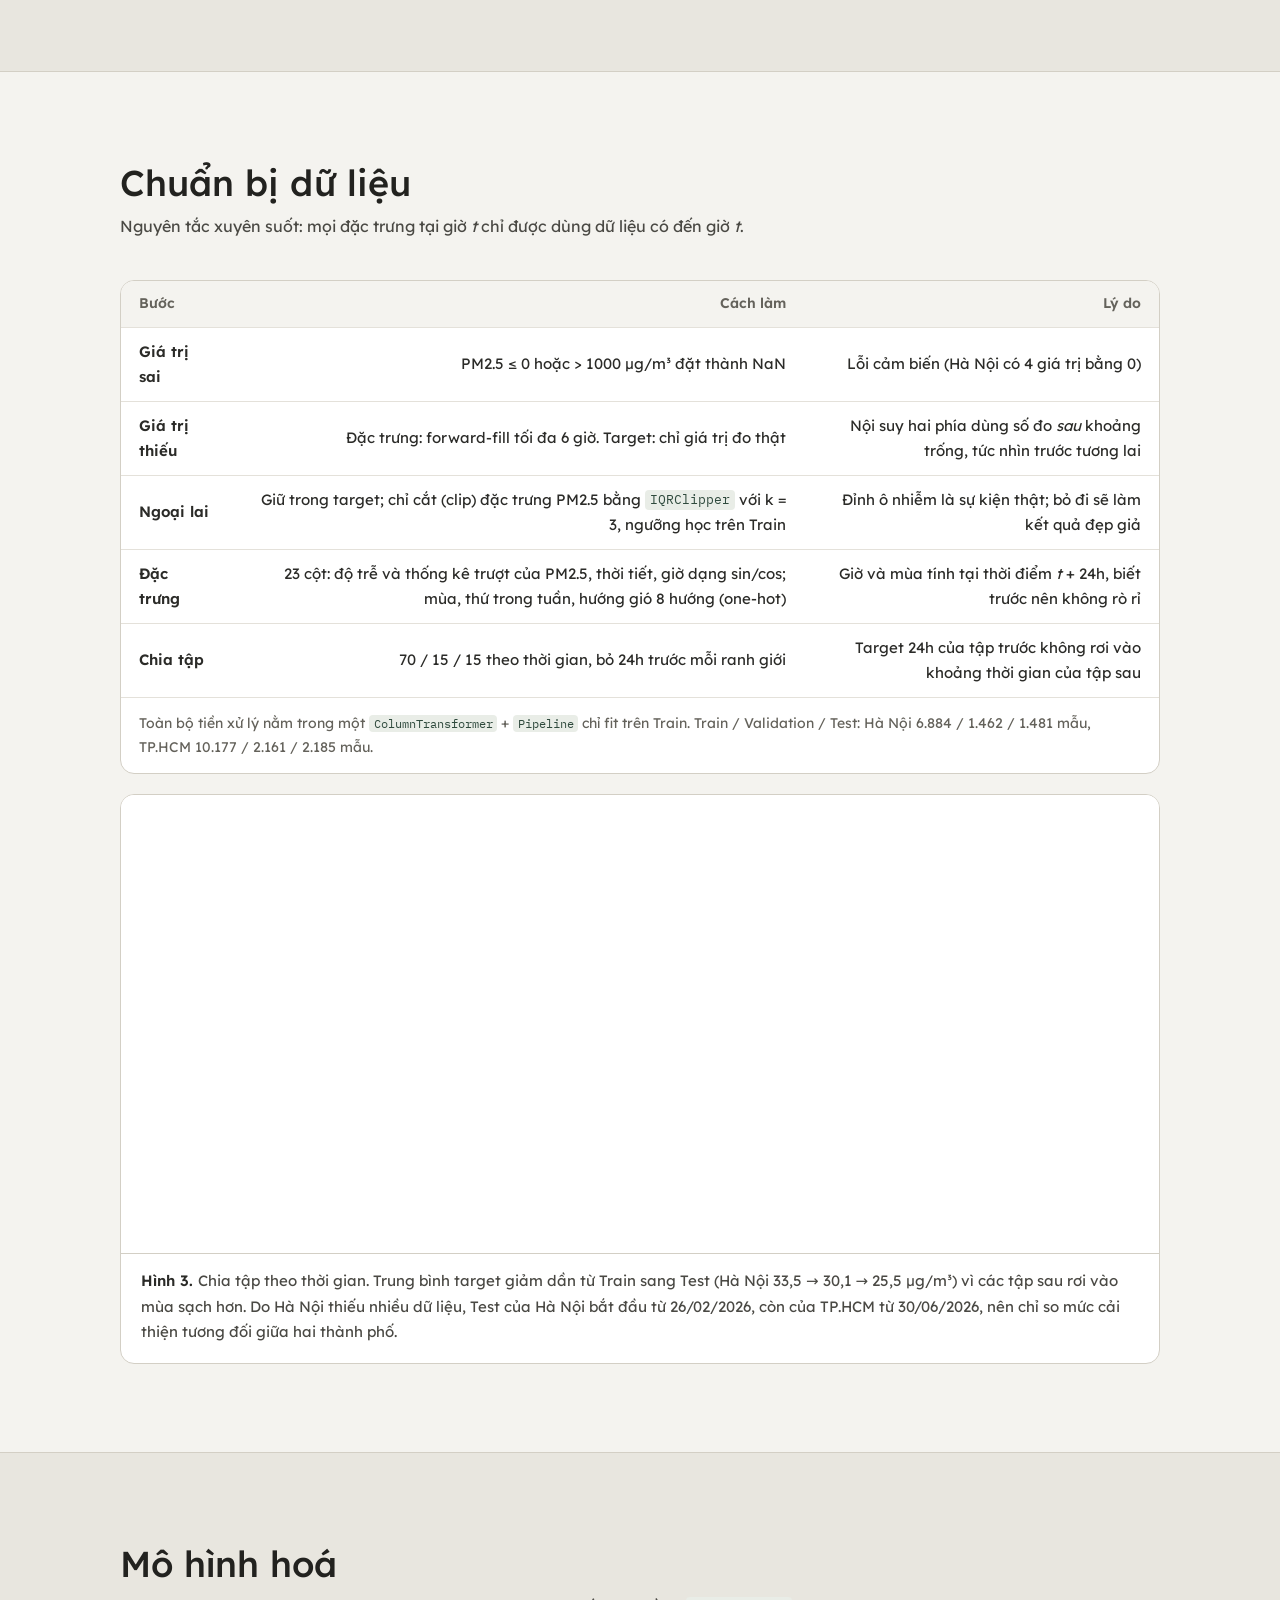
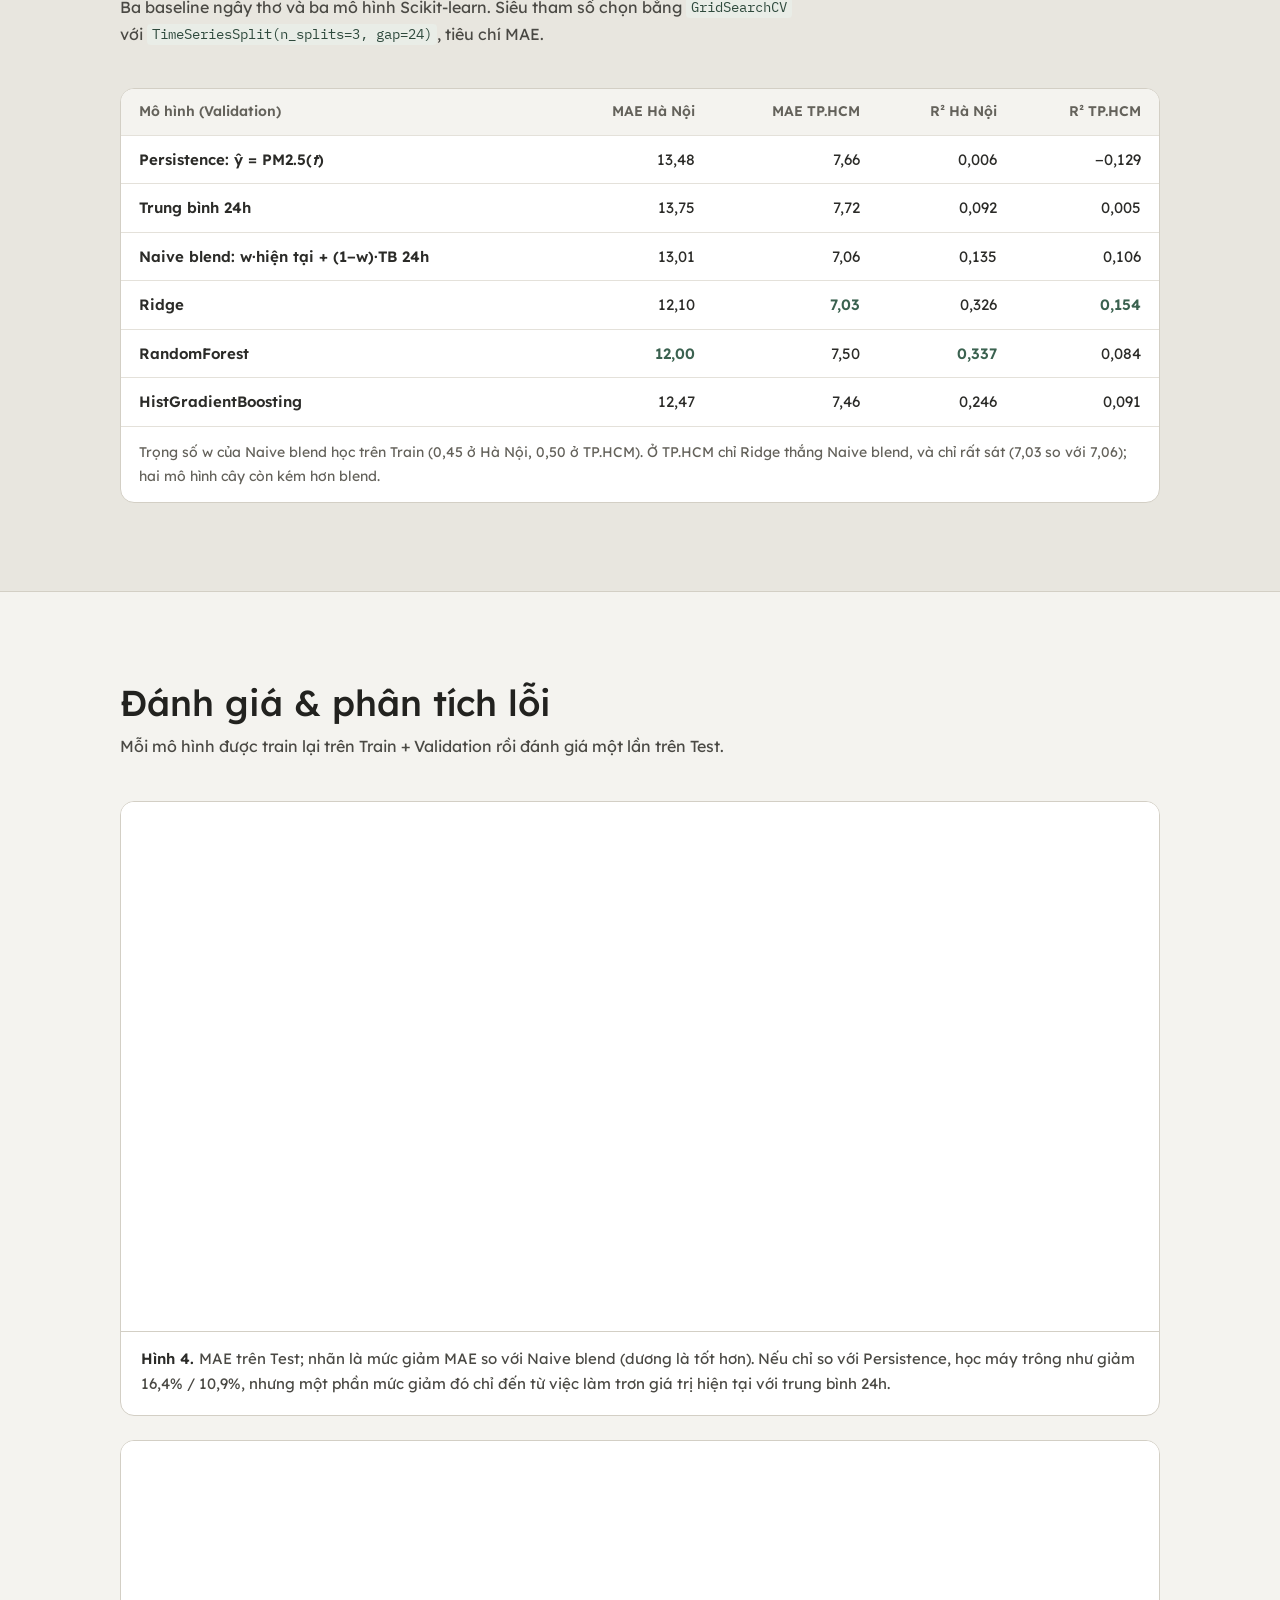
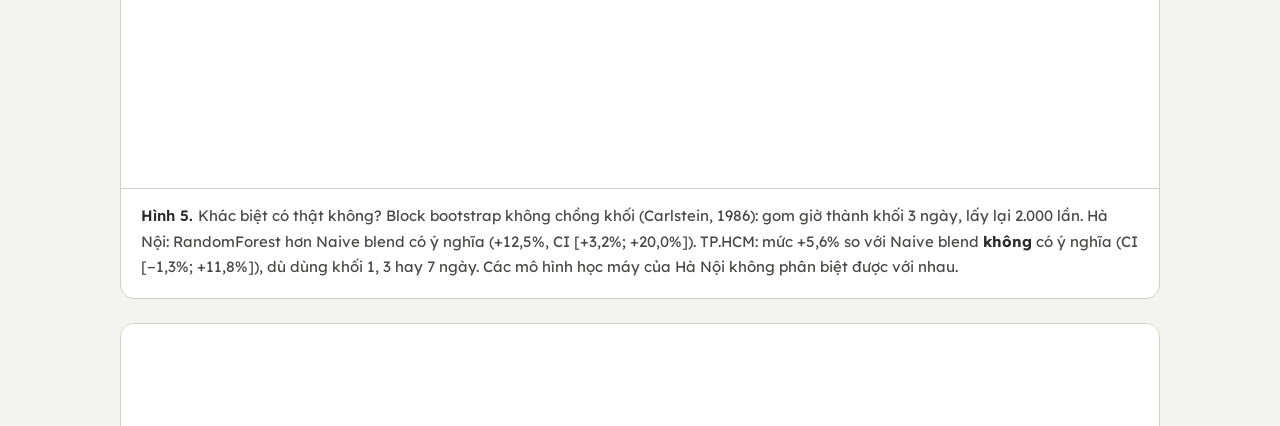
==== commit 3ee20557: "Replace the Image sub-page with the Time Series assignment - timeseries.html: 24-hour-ahead PM2.5 fo" ====
--- a/image.html
+++ b/image.html
@@ -2,97 +2,15 @@
 <html lang="vi">
 <head>
 <meta charset="utf-8">
-<meta name="viewport" content="width=device-width, initial-scale=1, viewport-fit=cover">
-<title>Dữ liệu ảnh | IndexError;</title>
-<meta name="description" content="Dữ liệu ảnh, bài tập lớn con của nhóm IndexError, môn Nền tảng lập trình cho phân tích và trực quan dữ liệu.">
-<link rel="preconnect" href="https://fonts.googleapis.com">
-<link rel="preconnect" href="https://fonts.gstatic.com" crossorigin>
-<link href="https://fonts.googleapis.com/css2?family=Lexend:wght@400;500;600&family=IBM+Plex+Mono:wght@400;500&display=swap" rel="stylesheet">
+<meta name="viewport" content="width=device-width, initial-scale=1">
+<title>Chuyển sang bài Time series | IndexError;</title>
+<meta http-equiv="refresh" content="0; url=timeseries.html">
+<link rel="canonical" href="timeseries.html">
 <link rel="stylesheet" href="styles.css?v=6">
 </head>
 <body>
-<a class="skip" href="#main">Bỏ qua điều hướng</a>
-
-<header class="topbar">
-  <div class="container">
-    <a class="brand" href="index.html">IndexError<span>;</span></a>
-    <nav class="nav" aria-label="Điều hướng chính">
-      <a href="tabular.html">Tabular</a>
-      <a href="text.html">Text</a>
-      <a href="image.html" aria-current="page">Image</a>
-      <a class="gh" href="https://github.com/kuromine19/IndexError-DataViz" rel="noopener">GitHub</a>
-    </nav>
-  </div>
-</header>
-
-<section class="hero">
-  <div class="container">
-    <div class="hero-grid">
-      <div class="hero-main">
-        <p class="crumb"><a href="index.html">← Trang chính</a></p>
-        <p class="eyebrow">Bài Image (tự chọn)</p>
-        <h1 class="sub">Phân loại ảnh với mô hình pretrained</h1>
-        <p class="lede">Bài này dùng mô hình pretrained để trích đặc trưng ảnh, rồi so với cách fine-tune nhẹ trên cùng một tập test.</p>
-        <p class="status">Bài này đang làm, kết quả sẽ được cập nhật khi notebook xong.</p>
-      </div>
-    </div>
-  </div>
-</section>
-
-<main id="main">
-  <section class="section band" aria-labelledby="h-nop">
-  <div class="container">
-    <div class="section-head">
-      <div><h2 id="h-nop">Sản phẩm nộp</h2></div>
-      <p>Notebook cần chạy được Run all từ tài khoản khác.</p>
-    </div>
-    <ul class="deliver">
-      <li><span class="kind">Notebook</span><span class="pending">Chưa cập nhật</span><span class="note">Google Colab + bản trên GitHub.</span></li>
-      <li><span class="kind">Báo cáo PDF</span><span class="pending">Chưa cập nhật</span><span class="note">Tóm tắt cách làm, bảng metric và kết luận.</span></li>
-      <li><span class="kind">Video trình bày</span><span class="pending">Chưa cập nhật</span><span class="note">5–10 phút, YouTube Public hoặc Unlisted.</span></li>
-    </ul>
-  </div>
-  </section>
-
-  <section class="section" aria-labelledby="h-data">
-  <div class="container">
-    <div class="section-head">
-      <div><h2 id="h-data">Bài toán &amp; tập dữ liệu</h2></div>
-      <p>Các thông tin này sẽ điền khi có dữ liệu.</p>
-    </div>
-    <div class="table-wrap">
-      <table class="kv">
-        <tr><th>Tên tập dữ liệu</th><td>nguồn, giấy phép <span class="pending-text">(chưa cập nhật)</span></td></tr>
-        <tr><th>Bài toán</th><td>phân loại ≥ 3 lớp <span class="pending-text">(chưa cập nhật)</span></td></tr>
-        <tr><th>Số ảnh</th><td>≥ 5000, kèm số ảnh mỗi lớp <span class="pending-text">(chưa cập nhật)</span></td></tr>
-        <tr><th>Độ phân giải</th><td>cạnh ngắn ≥ 128 px, cách resize hoặc padding <span class="pending-text">(chưa cập nhật)</span></td></tr>
-        <tr><th>Mô hình pretrained</th><td>ResNet50 / MobileNetV3 / ViT-B/16 <span class="pending-text">(chưa cập nhật)</span></td></tr>
-        <tr><th>Augmentation</th><td>flip, random crop, color jitter, normalize <span class="pending-text">(chưa cập nhật)</span></td></tr>
-        <tr><th>Chia dữ liệu</th><td>tỉ lệ train / val / test, tránh rò rỉ dữ liệu <span class="pending-text">(chưa cập nhật)</span></td></tr>
-      </table>
-    </div>
-  </div>
-  </section>
-
-  <section class="section band" aria-labelledby="h-todo">
-  <div class="container">
-    <div class="section-head">
-      <div><h2 id="h-todo">Điểm cần làm rõ trong bài</h2></div>
-    </div>
-    <ul class="checklist">
-      <li>Không dùng MNIST, Fashion-MNIST hay CIFAR-10 làm tập chính. Các tập này chỉ dùng để minh hoạ pipeline.</li>
-      <li>Nêu rõ dùng feature extractor (đóng băng backbone) hay fine-tuning nhẹ vài tầng cuối.</li>
-      <li>Hình đạt điểm sáng tạo: các mẫu bị dự đoán sai; so sánh mô hình cổ điển trên vector pretrained với transfer learning.</li>
-    </ul>
-  </div>
-  </section>
-</main>
-
-<footer class="footer">
-  <div class="container">
-    <span class="foot-meta"><span class="brand">IndexError;</span><span>Bài Image, phụ trách: Nguyễn Văn Hoàng Khang (MSSV 2570754)</span></span>
-    <a class="btn" href="index.html">← Về trang chính</a>
-  </div>
-</footer>
+<main class="section"><div class="container">
+  <p>Bài tự chọn của nhóm là <b>Time series</b>. Nếu trình duyệt không tự chuyển, mở <a href="timeseries.html">trang bài Time series</a>.</p>
+</div></main>
 </body>
 </html>
